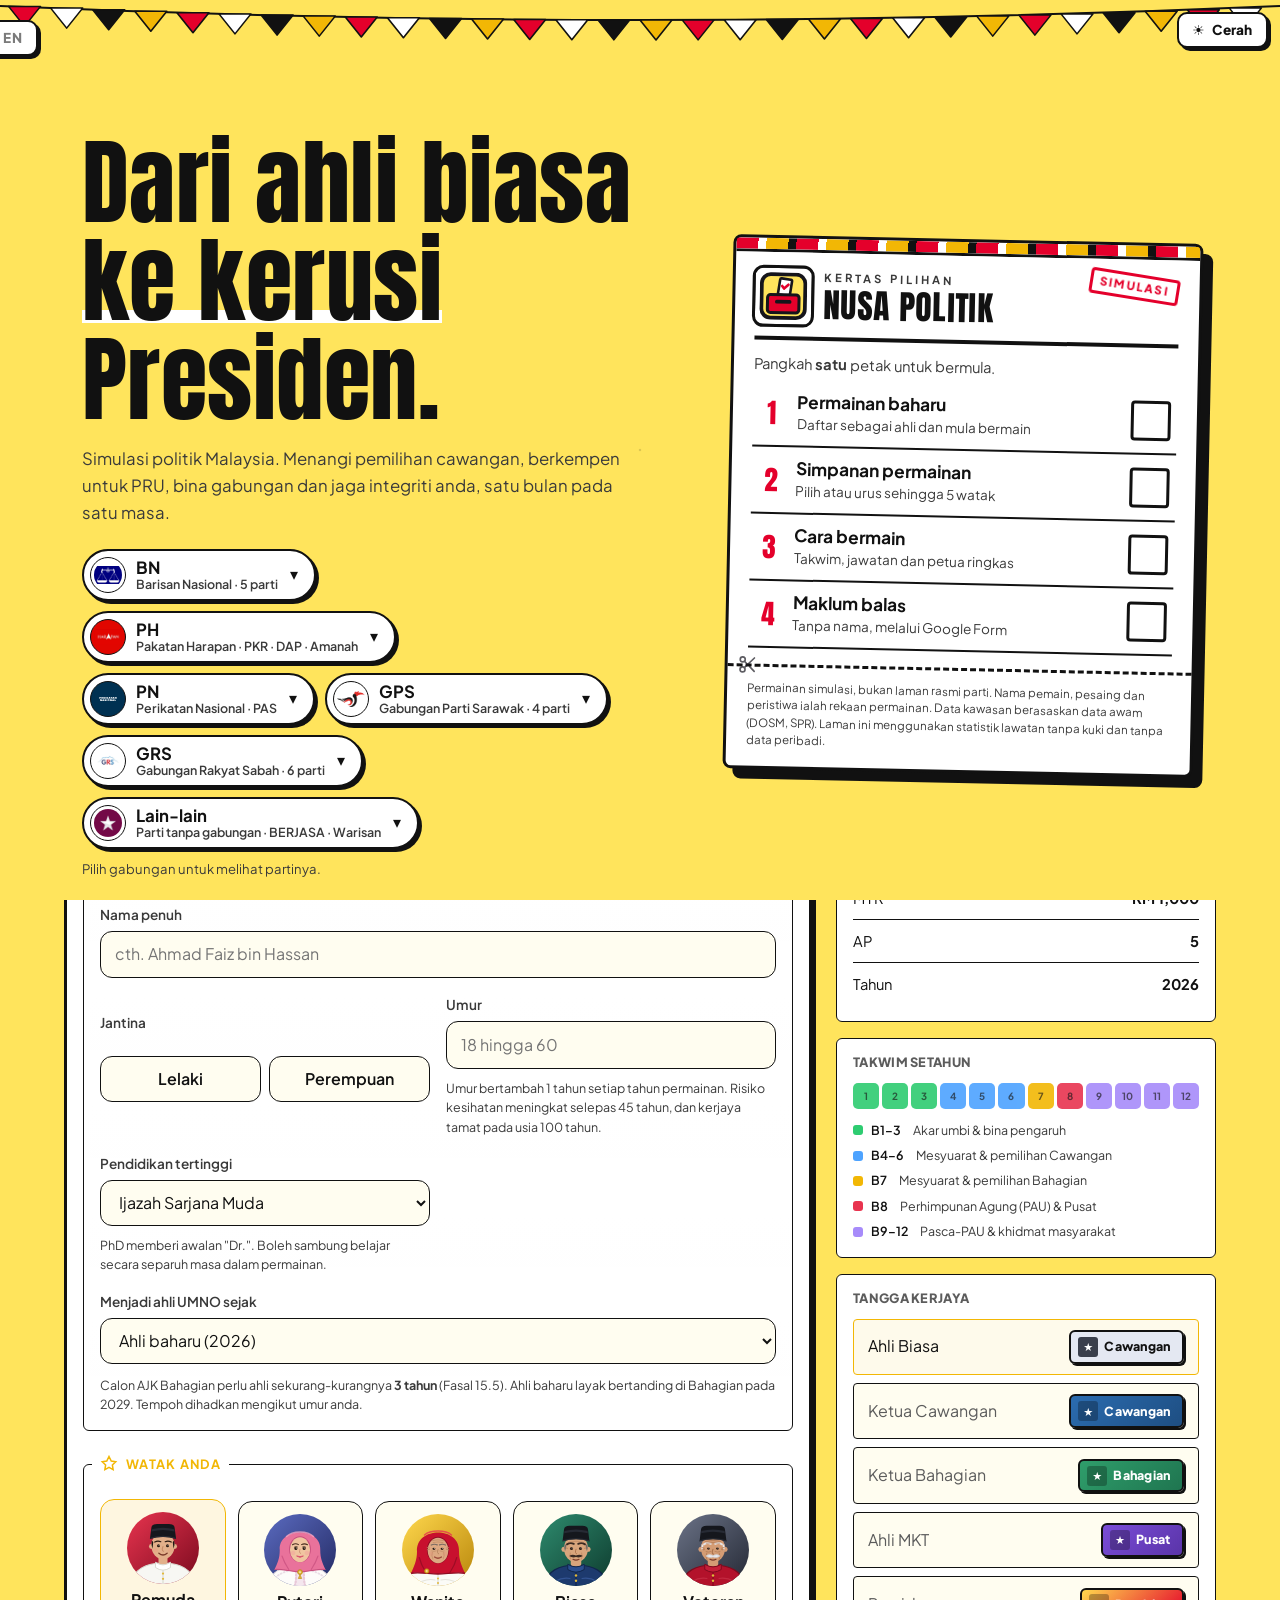
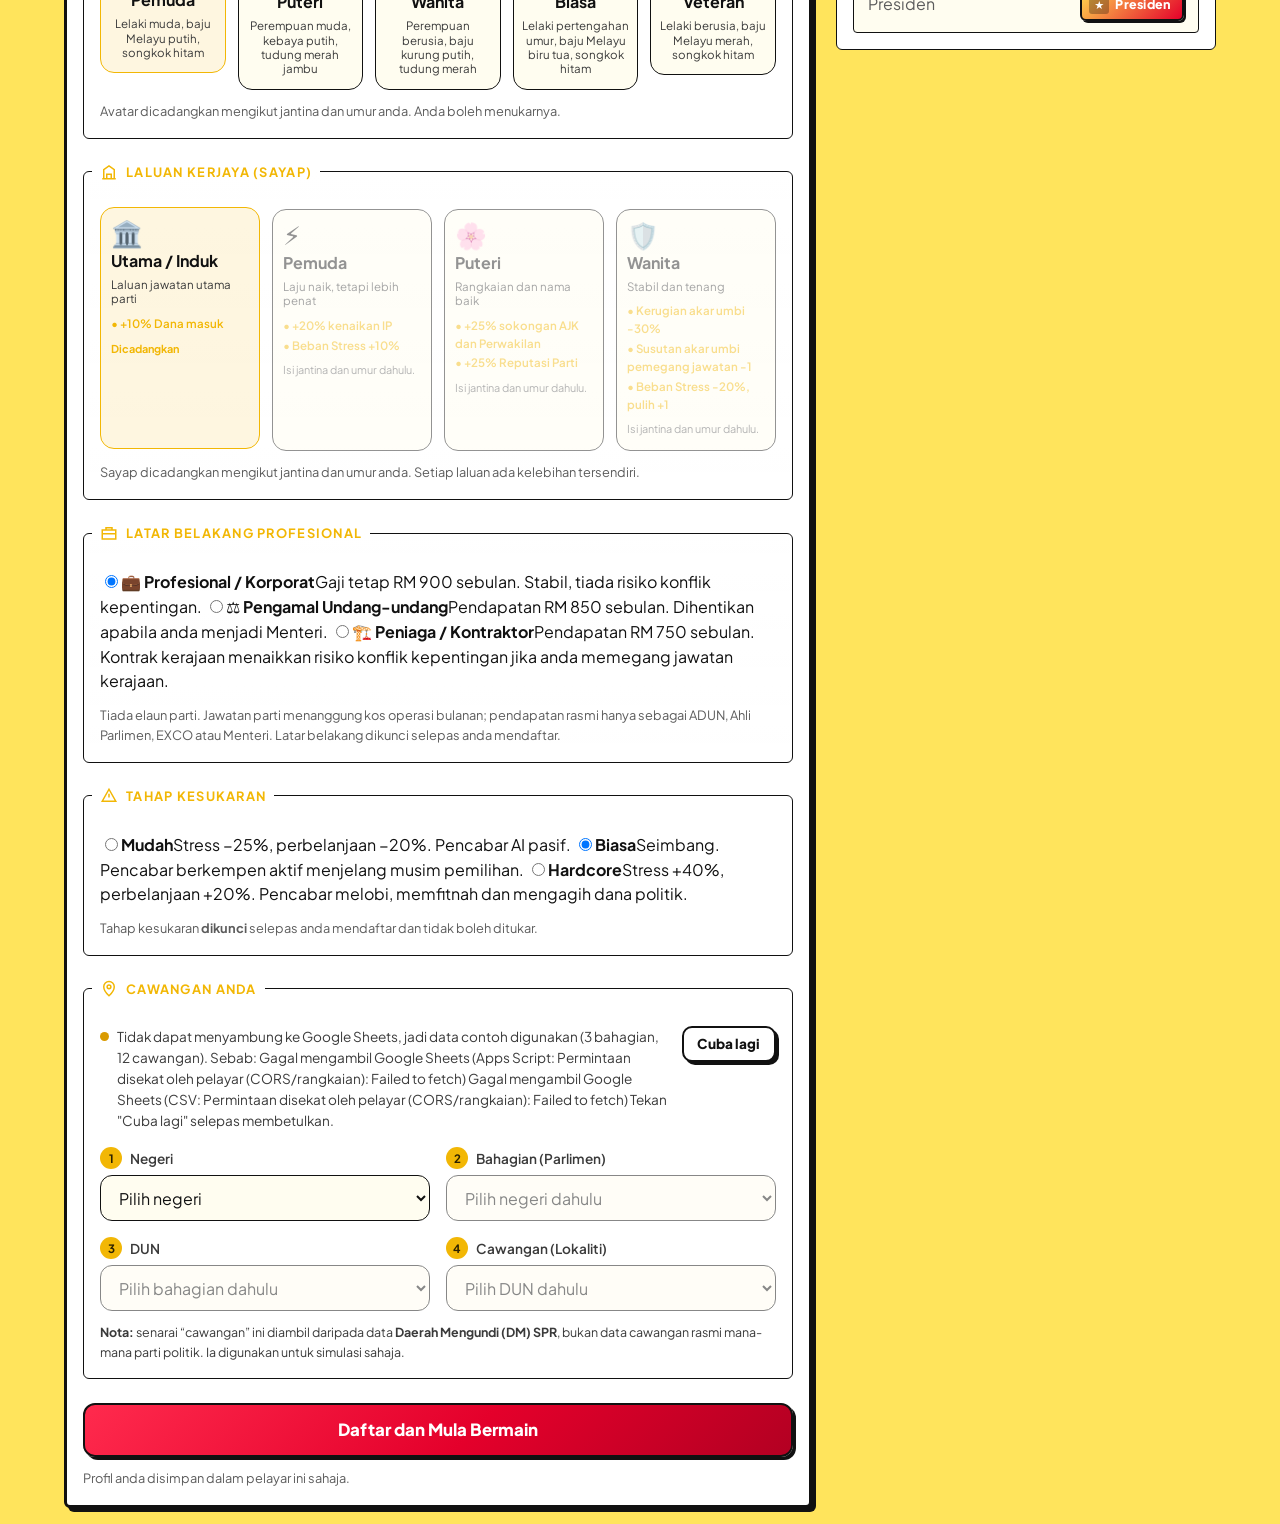
==== dashboard.html @ 227cc884 "v13.84: Semenanjung - Pejabat Menteri Besar / Ketua Menteri Co-Authored-By: Claude Opus 5.5 <noreply" ====
<!DOCTYPE html>
<html lang="ms">
<head>
  <meta charset="UTF-8">
  <meta name="viewport" content="width=device-width, initial-scale=1, viewport-fit=cover">
  <meta name="theme-color" content="#0E0F13">
  <title>Dashboard | Nusa Politik</title>
  <link rel="icon" type="image/svg+xml" href="assets/images/favicon.svg">
  <link rel="icon" type="image/png" sizes="32x32" href="assets/images/favicon-32.png">
  <link rel="apple-touch-icon" href="assets/images/apple-touch-icon.png">
  <link rel="manifest" href="manifest.webmanifest">
  <meta name="description" content="Dashboard permainan Nusa Politik. Urus pengaruh, dana, peta, pemilihan dan mesyuarat.">
  <link rel="stylesheet" href="css/style.css">
  <link rel="stylesheet" href="css/rival.css">
  <link rel="stylesheet" href="css/map.css">
  <link rel="stylesheet" href="css/responsive.css">
  <link rel="stylesheet" href="css/tema.css">
  <link rel="stylesheet" href="css/paparan.css">
  <script src="js/fetch-lokal.js"></script>
  <script src="js/tema.js"></script>
  <style>
    /* Gaya khusus dashboard sahaja. Token warna datang daripada css/style.css. */
    .brand__img { width: 34px; height: 34px; border-radius: 10px; object-fit: contain; background: rgba(255,255,255,.06); }
    .avatar { width: 84px; height: 84px; padding: 0; overflow: hidden; }
    .avatar svg { width: 100%; height: 100%; display: block; }
    .acara-tunggu { display: flex; align-items: center; justify-content: space-between; gap: var(--space-2); flex-wrap: wrap; padding: 10px 14px; border: 1px solid var(--gold-dark, #b8892b); border-radius: 10px; background: rgba(184,137,43,.12); }
    .acara-tunggu[hidden] { display: none; }
    .acara__ikon { font-size: 2.2rem; line-height: 1; margin: 0 0 6px; }
    .acara__pil { list-style: none; margin: 12px 0 0; padding: 0; display: grid; gap: 8px; }
    .modal__body .acara__pil { padding-left: 0; }
    .modal__footer[hidden] { display: none !important; }
    .acara__pil li { margin: 0; }
    .acara__opsi { display: block; width: 100%; text-align: left; font: inherit; font-size: .88rem; color: inherit; background: transparent; cursor: pointer; border: 1px solid rgba(128,128,128,.35); border-radius: 8px; padding: 10px 12px; transition: border-color .15s, background .15s, transform .05s; }
    .acara__opsi:hover, .acara__opsi:focus-visible { border-color: #f5b800; background: rgba(245,184,0,.10); outline: none; }
    .acara__opsi:active { transform: scale(.99); }
    .acara__opsi.is-utama { border-color: rgba(245,184,0,.6); }
    .acara__opsi.is-off { opacity: .55; cursor: not-allowed; }
    .acara__opsi.is-off:hover { border-color: rgba(128,128,128,.35); background: transparent; }
    .acara__pil small { display: block; opacity: .8; }
    .acara__kesan { font-weight: 700; }
    .acara__tag { display: inline-block; margin: 0 0 8px; padding: 3px 10px; border-radius: 999px; font-size: .72rem; font-weight: 800; letter-spacing: .04em; text-transform: uppercase; color: #fff; background: #b3122a; }
    .ring { display: grid; gap: 10px; }
    .ring h3 { margin: 6px 0 2px; font-size: .95rem; }
    .ring__usul { list-style: none; margin: 0; padding: 0; display: grid; gap: 6px; }
    .ring__usul li { border: 1px solid rgba(128,128,128,.35); border-radius: 8px; padding: 6px 10px; font-size: .86rem; }
    .ring__usul small { display: block; opacity: .8; }
    .ring__tag { display: inline-block; font-weight: 700; font-size: .72rem; padding: 1px 8px; border-radius: 999px; margin-right: 6px; }
    .ring__tag--ya { background: rgba(47,158,107,.2); color: #2F9E6B; }
    .ring__tag--tidak { background: rgba(200,60,60,.18); color: #D65A5A; }
    .ring__sumber { display: grid; grid-template-columns: repeat(4, 1fr); gap: 6px; }
    .ring__sumber div { border: 1px solid rgba(128,128,128,.35); border-radius: 8px; padding: 6px 8px; text-align: center; font-size: .78rem; }
    .ring__sumber b { display: block; font-size: 1.05rem; }
    .ring__naik { color: #2F9E6B; } .ring__turun { color: #D65A5A; }
    .ring__langkah { margin: 0; padding-left: 18px; font-size: .86rem; }
    .perw { display: grid; gap: 6px; }
    @media (max-width: 480px) { .ring__sumber { grid-template-columns: repeat(2, 1fr); } }
    .takwim { display: grid; gap: var(--space-2); }
    .takwim__head { display: flex; justify-content: space-between; align-items: baseline; gap: var(--space-3); flex-wrap: wrap; }
    .takwim__head b { color: var(--white); font-size: 1rem; }
    .takwim__head span { font-size: .85rem; color: var(--text-muted); }
    .takwim__strip { list-style: none; margin: 0; padding: 0; display: grid; grid-template-columns: repeat(12, 1fr); gap: 4px; }
    @media (max-width: 560px) { .takwim__strip { grid-template-columns: repeat(6, 1fr); } }
    .takwim__strip li { --tc: var(--bg-elev-3); display: grid; justify-items: center; gap: 1px; padding: 6px 0 5px; border-radius: 8px;
      border: 1px solid var(--border-soft); background: var(--bg-elev-2); border-bottom: 3px solid var(--tc); font-size: .68rem; color: var(--text-dim); }
    .takwim__strip li b { font-size: .95rem; color: var(--text-muted); }
    .takwim__strip li.f-akar_umbi { --tc: #2ECC71; } .takwim__strip li.f-cawangan { --tc: #4DA3FF; }
    .takwim__strip li.f-bahagian { --tc: #F2B705; } .takwim__strip li.f-pau { --tc: #E8344F; } .takwim__strip li.f-pasca_pau { --tc: #A78BFA; }
    .takwim__strip li.is-lepas { opacity: .5; }
    .takwim__strip li.is-semasa { opacity: 1; border-color: var(--gold); background: rgba(242,183,5,.14); box-shadow: 0 0 0 1px var(--gold); }
    .takwim__strip li.is-semasa b { color: var(--gold); }
    .takwim__legend { list-style: none; margin: 0; padding: 0; display: flex; flex-wrap: wrap; gap: 4px 14px; font-size: .72rem; color: var(--text-dim); }
    .takwim__legend i { display: inline-block; width: 10px; height: 10px; border-radius: 3px; margin-right: 5px; vertical-align: -1px; }
    .c-akar_umbi { background: #2ECC71; } .c-cawangan { background: #4DA3FF; } .c-bahagian { background: #F2B705; } .c-pau { background: #E8344F; } .c-pasca_pau { background: #A78BFA; }
    .meter-bar { display: grid; grid-template-columns: repeat(2, 1fr); gap: var(--space-3); margin: 0 0 var(--space-4); }
    .meter { padding: 10px 12px; border: 1px solid var(--border); border-radius: var(--radius); background: var(--bg-elev-2); }
    .meter__head { display: flex; flex-wrap: wrap; justify-content: space-between; gap: 2px 8px; font-size: .75rem; text-transform: uppercase; letter-spacing: .06em; color: var(--text-dim); }
    .meter__head b { color: var(--text); letter-spacing: 0; text-transform: none; }
    .meter__track { height: 8px; margin: 6px 0 4px; border-radius: 99px; background: var(--bg-elev-3); overflow: hidden; }
    .meter__track i { display: block; height: 100%; width: 0; border-radius: 99px; background: var(--success); transition: width .4s; }
    .meter__track i.is-sederhana { background: var(--warning); } .meter__track i.is-tinggi { background: #FF8A3D; } .meter__track i.is-kritikal { background: var(--danger); }
    .meter small { display: block; font-size: .72rem; color: var(--text-muted); }
    #p-jawatan-lain { display: inline-flex; flex-wrap: wrap; gap: 4px; }
    .org-tabs { display: flex; gap: 6px; flex-wrap: wrap; margin-bottom: 12px; }
    .org-tab { padding: .3rem .8rem; border-radius: 999px; border: 1px solid var(--border, rgba(160,170,200,.35)); background: transparent; color: inherit; font-weight: 700; font-size: .8rem; cursor: pointer; }
    .org-tab[aria-selected="true"] { background: rgba(212,175,55,.18); border-color: rgba(212,175,55,.7); }
    .org-peringkat { margin: 0 0 14px; }
    .org-peringkat h3 { margin: 0 0 6px; font-size: .9rem; }
    .org-baris { display: flex; justify-content: space-between; gap: 10px; padding: 4px 0; border-bottom: 1px dashed rgba(160,170,200,.2); font-size: .84rem; }
    .org-baris span:first-child { opacity: .75; }
    .org-baris.is-anda { color: #D4AF37; font-weight: 800; }
    .org-ajk { margin-top: 6px; font-size: .8rem; opacity: .85; }
    .org-ajk summary { cursor: pointer; font-weight: 700; }
    .org-isu { margin: 0 0 12px; padding-left: 18px; font-size: .84rem; }
    .badge-sayap { display: inline-flex; align-items: center; gap: 6px; padding: .2rem .7rem; border-radius: 999px; font-size: .74rem; font-weight: 800; letter-spacing: .02em; border: 1px solid transparent; cursor: help; }
    .badge-sayap[hidden] { display: none !important; }
    .badge-sayap--utama { color: #E9EDF5; background: rgba(120,130,160,.22); border-color: rgba(160,170,200,.45); }
    .badge-sayap--pemuda { color: #FFE9A8; background: rgba(242,183,5,.16); border-color: rgba(242,183,5,.6); }
    .badge-sayap--puteri { color: #FFC8DC; background: rgba(236,90,150,.16); border-color: rgba(236,90,150,.6); }
    .badge-sayap--wanita { color: #C9F1E0; background: rgba(40,170,120,.16); border-color: rgba(40,170,120,.6); }
    .badge-office[hidden], #p-jawatan-lain[hidden] { display: none !important; }   /* v5.5: lencana kosong tidak dipaparkan */
    .dash-profile { display: grid; gap: var(--space-4); }
    .dash-profile__top { display: flex; gap: var(--space-4); align-items: center; flex-wrap: wrap; }
    .dash-profile__info { min-width: 0; flex: 1 1 240px; }
    .dash-loc { display: flex; flex-wrap: wrap; gap: 4px; margin: var(--space-2) 0 0; padding: 0; list-style: none; }
    .dash-loc li { font-size: .72rem; color: var(--text-muted); background: var(--bg-elev-2); border: 1px solid var(--border-soft); border-radius: 999px; padding: .1rem .5rem; }
    .dash-loc b { color: var(--text-dim); font-weight: 600; margin-right: 4px; }
    .year-pill { display: inline-flex; align-items: center; gap: 8px; padding: .45rem .9rem; border-radius: 999px; font-weight: 800; font-size: .85rem; letter-spacing: .03em; background: var(--bg-elev-3); border: 1px solid var(--border); color: var(--text); }
    .year-pill[data-fasa="pemilihan"] { background: linear-gradient(135deg, var(--red), var(--red-dark)); border-color: transparent; color: #fff; box-shadow: var(--shadow-red); }
    .year-pill[data-fasa="pentadbiran"] { background: linear-gradient(135deg, var(--gold-light), var(--gold-dark)); border-color: transparent; color: #2B2100; }
    .res-bar { display: grid; grid-template-columns: repeat(3, 1fr); gap: var(--space-2); }
    .res-bar .stat__value { font-size: 1.5rem; }
    .res-bar .stat--tahun { display: none; }   /* v8.30: Status Tahun digabung dengan lencana tahun di atas */
    @media (max-width: 560px) { .dash-profile__top { display: grid; grid-template-columns: auto 1fr; align-items: center; } .dash-profile__info { display: contents; } .dash-profile__top .avatar { grid-row: 1 / span 3; } .dash-profile__top .dash-loc { grid-column: 1 / -1; } .res-bar .stat { padding: var(--space-2) var(--space-3); } .res-bar .stat__value { font-size: .9rem; white-space: nowrap; overflow: visible; text-overflow: clip; } .res-bar .stat__label { font-size: .62rem; } .dash-profile { gap: var(--space-3); } .dash-profile__top { gap: var(--space-3); } .year-pill { padding: .3rem .7rem; font-size: .75rem; } .meter small { display: none; } }
    .takwim__ket summary { cursor: pointer; font-size: .78rem; color: var(--text-muted); }
    /* v8.30: bahagian boleh dilipat (tab Profil, Pemilihan, Mesyuarat, Tindakan) */
    .lipat { border: 2px solid var(--garis, var(--border)); border-radius: var(--radius); background: var(--bg-elev-1); margin: var(--space-3) 0; }
    .lipat > summary { list-style: none; cursor: pointer; display: flex; align-items: center; gap: 8px; padding: .7rem .9rem; font-weight: 800; font-size: .95rem; min-height: 46px; }
    .lipat > summary::-webkit-details-marker { display: none; }
    .lipat > summary::after { content: "▸"; margin-left: auto; color: var(--text-muted); }
    .lipat[open] > summary::after { content: "▾"; }
    .lipat__t { min-width: 0; }
    .lipat__isi { padding: 0 .9rem .9rem; }
    .lipat__isi > .card, .lipat__isi > section.card { border: 0 !important; box-shadow: none !important; background: transparent !important; padding: 0 !important; margin: 0 0 var(--space-3) !important; }
    .lipat > summary:focus-visible { outline: 2px solid var(--gold); outline-offset: 2px; }
    .dash-time { display: flex; flex-wrap: wrap; gap: var(--space-2); align-items: center; }
    .dash-time .grow { flex: 1 1 200px; font-size: .85rem; color: var(--text-muted); }
    .tabs { display: flex; gap: var(--space-2); overflow-x: auto; padding: var(--space-1); background: var(--bg-elev-1); border: 1px solid var(--border-soft); border-radius: var(--radius); margin: var(--space-4) 0; scrollbar-width: none; }
    .tabs::-webkit-scrollbar { display: none; }
    .tab { flex: 1 0 auto; min-height: 46px; padding: .55rem 1rem; border: 0; border-radius: 10px; background: transparent; color: var(--text-muted); font: 600 .92rem var(--font-body); cursor: pointer; white-space: nowrap; transition: background .2s, color .2s; }
    .tab:hover { color: var(--text); }
    .tab[aria-selected="true"] { background: linear-gradient(135deg, var(--red), var(--red-dark)); color: #fff; box-shadow: var(--shadow-red); }
    .tab:focus-visible, .bottom-nav button:focus-visible { outline: 2px solid var(--gold); outline-offset: 2px; }
    .tab[hidden], .bottom-nav button[hidden] { display: none !important; }
    .tab--khas:not([aria-selected="true"]) { color: var(--red); box-shadow: inset 0 0 0 2px var(--red); }
    .nav--khas { color: var(--red) !important; font-weight: 700; }
    .tab .dot { display: inline-block; width: 8px; height: 8px; border-radius: 50%; background: var(--gold); margin-left: 6px; vertical-align: middle; }
    .bottom-nav button { display: flex; flex-direction: column; align-items: center; justify-content: center; gap: 2px; background: none; border: 0; font: inherit; font-size: .68rem; color: var(--text-dim); cursor: pointer; }
    .bottom-nav button .icon { font-size: 1.3rem; line-height: 1; }
    .bottom-nav button.is-active { color: var(--gold); }
    .panel[hidden] { display: none; }
    .panel > .card + .card { margin-top: var(--space-4); }
    .sub-title { margin: 0 0 var(--space-2); font-size: .8rem; text-transform: uppercase; letter-spacing: .1em; color: var(--text-dim); }
    .note { margin: 0 0 var(--space-3); font-size: .88rem; color: var(--text-muted); }
    .banner { padding: var(--space-3) var(--space-4); border-radius: var(--radius); border: 1px solid var(--border); background: var(--bg-elev-2); margin-bottom: var(--space-4); font-size: .9rem; }
    .banner--warn { border-color: rgba(255, 77, 94, .5); background: rgba(255, 77, 94, .08); }
    .dash-loc li.is-risiko { border-color: rgba(229, 48, 63, .6); color: #FFD9DD; }
    .legasi { max-width: 640px; margin: var(--space-6) auto; padding: var(--space-5); }
    .legasi__sub { margin: var(--space-4) 0 var(--space-2); font-size: .8rem; text-transform: uppercase; letter-spacing: .1em; color: var(--text-dim); }
    .legasi__gelar { list-style: none; margin: 0; padding: 0; display: grid; gap: 8px; }
    .legasi__gelar li { display: flex; gap: 12px; align-items: center; padding: 10px 12px; border: 1px solid var(--border); border-radius: var(--radius); background: var(--bg-elev-2); }
    .legasi__gelar li > span { font-size: 1.5rem; }
    .legasi__gelar b { display: block; color: var(--gold); }
    .legasi__gelar small { color: var(--text-muted); }
    .legasi__kepala { text-align: center; margin-bottom: var(--space-4); }
    .legasi__kepala h1 { margin: 4px 0; font-size: 1.7rem; }
    .legasi__kecil { margin: 0; font-size: .75rem; letter-spacing: .12em; text-transform: uppercase; color: var(--text-dim); }
    .legasi__gelaran { margin: 0; color: var(--gold); font-weight: 600; }
    .legasi__mesej { text-align: center; font-size: 1rem; line-height: 1.6; margin: 0 0 var(--space-4); }
    .legasi__butang { display: flex; flex-wrap: wrap; gap: 10px; justify-content: center; margin-top: var(--space-5); }
    .legasi__nota { margin: var(--space-4) 0 0; text-align: center; font-size: .75rem; color: var(--text-dim); }
    .banner--gantung { border: 2px solid #E5303F; background: rgba(229, 48, 63, .16); color: #FFD9DD; }
    .banner--gantung strong { color: #fff; }
    .badge-office--gantung { --badge-c1: #E5303F; --badge-c2: #8F1420; --badge-fg: #fff; }
    .banner--gold { border-color: rgba(242, 183, 5, .5); background: rgba(242, 183, 5, .07); }
    .banner strong { display: block; color: var(--white); margin-bottom: 2px; }
    .choice:disabled { opacity: .5; cursor: not-allowed; transform: none; }
    .choice:disabled:hover { border-color: var(--border); background: var(--bg-elev-2); }
    .item { display: grid; gap: var(--space-2); padding: var(--space-3) var(--space-4); border: 1px solid var(--border); border-radius: var(--radius); background: var(--bg-elev-2); }
    .item + .item { margin-top: var(--space-3); }
    .item__head { display: flex; justify-content: space-between; align-items: flex-start; gap: var(--space-3); flex-wrap: wrap; }
    .item__title { font-weight: 700; color: var(--white); }
    .item__desc { font-size: .85rem; color: var(--text-muted); margin: 0; }
    .item__row { display: flex; flex-wrap: wrap; gap: var(--space-2); align-items: center; }
    .item select { min-height: 40px; background: var(--bg-elev-1); color: var(--text); border: 1px solid var(--border); border-radius: 8px; padding: .3rem .6rem; font: inherit; max-width: 100%; }
    .roles { display: flex; flex-wrap: wrap; gap: 6px; }
    .opsi-ucapan { display: block; width: 100%; text-align: left; border: 2px solid var(--border); border-radius: 8px; padding: 8px 10px; background: var(--bg-elev-2, #fff); color: inherit; font: inherit; cursor: pointer; }   /* v13.22 */
    .opsi-ucapan b { display: block; } .opsi-ucapan small { color: var(--text-muted); font-size: .8rem; } .opsi-ucapan:hover:not(:disabled) { border-color: var(--gold); } .opsi-ucapan:disabled { opacity: .5; cursor: not-allowed; }
    .result { font-size: .85rem; padding: .5rem .75rem; border-radius: 8px; background: var(--bg-elev-1); border-left: 3px solid var(--gold); color: var(--text-muted); }
    .result.is-good { border-left-color: var(--success); }
    .result.is-bad { border-left-color: var(--danger); }
    .status-chip { font-size: .72rem; font-weight: 700; padding: .15rem .6rem; border-radius: 999px; background: var(--bg-elev-3); color: var(--text-muted); border: 1px solid var(--border); white-space: nowrap; }
    .status-chip.is-open { color: #2B2100; background: var(--gold); border-color: transparent; }
    .status-chip.is-done { color: #fff; background: #1F7550; border-color: transparent; }
    .status-chip.is-lock { color: var(--text-dim); }
    .loy { display: grid; gap: var(--space-3); }
    .loy__row .progress-wrap { margin: 0; }
    .loy__label { display: flex; justify-content: space-between; font-size: .8rem; color: var(--text-muted); margin-bottom: 4px; }
    .loy__label b { color: var(--white); }
    .side-stack { display: grid; gap: var(--space-4); }
    .empty { color: var(--text-muted); font-size: .9rem; margin: 0; }
    .loading { padding: var(--space-6) var(--space-4); text-align: center; color: var(--text-muted); }
    /* v7.16: tetingkap Menu */
    .menu-grid { display: grid; grid-template-columns: 1fr 1fr; gap: var(--space-2); margin-bottom: var(--space-3); }
    .menu-grid .btn { justify-content: flex-start; text-align: left; }
    .menu-grid .tema-teks { display: inline !important; }
    .menu-grid #btn-tema::before { content: 'Rupa: '; font-weight: 700; }
    .menu-sub { margin: var(--space-3) 0 var(--space-2); font-size: .95rem; }
    .menu-slot { display: grid; gap: var(--space-2); }
    .menu-baris { display: flex; align-items: center; gap: var(--space-2); padding: 8px 10px; border: 2px solid var(--border, #2E333F); border-radius: 10px; }
    .menu-baris.is-aktif { border-color: var(--gold, #F2B705); }
    .menu-baris__teks { flex: 1; min-width: 0; font-size: .85rem; line-height: 1.35; }
    .menu-baris__teks b { display: block; }
    .menu-baris__teks small { color: var(--text-muted); }
    .menu-kaki { margin-top: var(--space-3); display: flex; justify-content: flex-end; }
    @media (max-width: 380px) { .menu-grid { grid-template-columns: 1fr; } }
    .modal__body p { margin: 0 0 var(--space-3); color: var(--text-muted); }
    .modal__body ul { margin: 0 0 var(--space-3); padding-left: 1.2rem; color: var(--text-muted); }
    .modal__body li { margin-bottom: 4px; }
    .kv { display: flex; justify-content: space-between; gap: var(--space-3); font-size: .9rem; padding: .35rem 0; border-bottom: 1px dashed var(--border-soft); }
    .kv:last-child { border-bottom: 0; }
    .kv b { color: var(--white); }
    noscript .banner { margin: var(--space-4); }
    /* Peta berada dalam lajur sempit: susun panel butiran di bawah peta, bukan di sisi */
    #peta-host .mpm-body { grid-template-columns: minmax(0, 1fr) !important; }
    #peta-host .mpm-panel { position: static !important; }
    .krisis-sw { display: flex; flex-wrap: wrap; gap: 6px; align-items: center; margin: 8px 0; padding: 8px 10px; border-radius: 10px; border: 2px solid #FF5468; background: rgba(255,84,104,.12); font-size: .82rem; }
    .krisis-sw__btn { min-height: 36px; padding: 4px 10px; border-radius: 8px; border: 1px solid #FF5468; background: var(--card, #fff); color: inherit; font: 700 .8rem inherit; font-family: inherit; cursor: pointer; }
    #r-tahun { white-space: normal; overflow-wrap: anywhere; line-height: 1.2; }
  </style>
</head>
<body class="has-bottom-nav">
  <a class="sr-only" href="#kandungan">Langkau ke kandungan</a>

  <header class="app-header">
    <a class="brand" href="dashboard.html" aria-label="Nusa Politik">
      <img class="brand__img" src="assets/images/logo.png" alt="" width="34" height="34"
           onerror="this.onerror=null;this.src='assets/images/logo-placeholder.svg'">
      <span>Nusa Politik <span class="brand__sub">UMNO</span></span>
    </a>
    <div class="header-actions">
      <button type="button" class="btn btn--ghost btn--sm lang-switch" data-lang-switch id="btn-lang" aria-pressed="false" aria-label="Tukar bahasa / Switch language" title="Bahasa / Language"><span data-lang="BM" class="is-on">BM</span><span class="lang-switch__sep" aria-hidden="true"> | </span><span data-lang="EN">EN</span></button>
      <button type="button" class="btn btn--ghost btn--sm" id="btn-skema" data-skema-btn title="Tukar ke paparan gelap" aria-label="Tukar ke paparan gelap">🌙</button>
      <button type="button" class="btn btn--ghost btn--sm" id="btn-menu" title="Menu: rupa, struktur, perlembagaan, simpanan &amp; tukar watak" aria-label="Menu" aria-haspopup="dialog">🏠<span class="plb-btn-teks"> Menu</span></button>
      <button type="button" class="btn btn--ghost btn--sm lagu-btn" id="btn-lagu" aria-expanded="false" aria-controls="kad-lagu"><svg viewBox="0 0 24 24" fill="currentColor" aria-hidden="true"><path d="M9 18V5l11-2v13M9 18a3 3 0 1 1-6 0 3 3 0 0 1 6 0Zm11-2a3 3 0 1 1-6 0 3 3 0 0 1 6 0Z" fill="none" stroke="currentColor" stroke-width="2" stroke-linecap="round" stroke-linejoin="round"/></svg><span>Lagu</span></button>
      <button type="button" class="btn btn--ghost btn--sm" id="btn-bersara" title="Bersara awal dan lihat rumusan kerjaya" aria-label="Bersara"><span aria-hidden="true">🏁</span><span class="btn__text">Bersara</span></button>
      <button type="button" class="btn btn--danger btn--sm" id="btn-reset" title="Reset permainan" aria-label="Reset"><span aria-hidden="true">🔄</span><span class="btn__text">Reset</span></button>
    </div>
  </header>

  <noscript><div class="banner banner--warn"><strong>JavaScript diperlukan</strong>Aktifkan JavaScript untuk bermain Nusa Politik.</div></noscript>

  <section class="card lagu lagu-pop" id="kad-lagu" aria-labelledby="lagu-tajuk" hidden>
          <button type="button" class="lagu__kepala" id="lagu-tog" hidden aria-expanded="false" aria-controls="lagu-badan">
            <span class="lagu__ikon"><svg viewBox="0 0 24 24" fill="currentColor" aria-hidden="true"><path d="M9 18V5l11-2v13M9 18a3 3 0 1 1-6 0 3 3 0 0 1 6 0Zm11-2a3 3 0 1 1-6 0 3 3 0 0 1 6 0Z" fill="none" stroke="currentColor" stroke-width="2" stroke-linecap="round" stroke-linejoin="round"/></svg></span>
            <span class="lagu__tajuk" id="lagu-tajuk">Lagu Rasmi &amp; Pemain Audio<small>Dengar lagu tema sambil bermain</small></span>
            <span class="lagu__tog" aria-hidden="true">&#9662;</span>
          </button>
          <div class="lagu__badan" id="lagu-badan" data-spotify="6DXCRlgStdHtqYWOxHRWSH" hidden></div>
          <p class="lagu__nota">Dimainkan melalui Spotify (perlu internet; log masuk Spotify untuk lagu penuh). Senyapkan audio permainan jika bunyi bertindih.</p>
        </section>
  <section class="container"><div class="card legasi" id="legasi" aria-live="polite" hidden></div></section>

  <main class="container page" id="kandungan" hidden>

    <div class="banner banner--gantung" id="p-gantung" role="alert" hidden></div>

    <!-- 1. Profil pemain + Bar Sumber + Kawalan Masa -->
    <section class="card dash-profile" aria-label="Profil pemain">
      <div class="dash-profile__top">
        <div class="avatar" id="p-avatar" role="img" aria-label="Avatar pemain">?</div>
        <div class="dash-profile__info">
          <h1 class="profile-card__name" id="p-nama">Pemain</h1>
          <div class="row" style="gap:8px;align-items:center;flex-wrap:wrap">
            <span class="badge-office badge-office--ahli" id="p-jawatan">Ahli Biasa</span>
            <span class="badge-office badge-office--bahagian" id="p-perwakilan" hidden></span>
            <span id="p-jawatan-lain" hidden></span>
            <span class="year-pill" id="p-tahun" data-fasa="">2026</span>
          </div>
          <div class="row" style="gap:8px;align-items:center;flex-wrap:wrap;margin-top:6px"><span class="badge-sayap" id="p-sayap" tabindex="0" hidden></span></div>
          <ul class="dash-loc" aria-label="Lokasi">
            <li><b>Negeri</b><span id="p-negeri">–</span></li>
            <li><b>Bahagian</b><span id="p-bahagian">–</span></li>
            <li id="p-dun-li"><b>DUN</b><span id="p-dun">–</span></li>
            <li><b>Cawangan</b><span id="p-cawangan">–</span></li>
            <li><b>Umur</b><span id="p-umur">–</span></li>
          </ul>
        </div>
      </div>

      <div class="res-bar" role="group" aria-label="Sumber">
        <div class="stat"><div class="stat__label">Pengaruh (IP)</div><div class="stat__value stat__value--gold" id="r-ip">0</div></div>
        <div class="stat"><div class="stat__label">Dana (MYR)</div><div class="stat__value" id="r-myr">0</div></div>
        <div class="stat"><div class="stat__label">Mata Tindakan (AP)</div><div class="stat__value stat__value--red" id="r-ap">0</div><div id="r-ap-amaran" role="status" style="font-size:.72rem;font-weight:700;color:#B3122B;margin-top:2px" hidden></div></div>
        <div class="stat stat--tahun"><div class="stat__label">Status Tahun</div><div class="stat__value" id="r-tahun" style="font-size:1.1rem">2026</div><div class="stat__label" id="r-tahun-sub" style="margin-top:2px;text-transform:none;letter-spacing:0"></div></div>
      </div>

      <div class="meter-bar" id="meter-bar" aria-label="Stress dan Kesihatan">
        <div class="meter"><div class="meter__head"><span>Stress</span><b id="m-stress-teks">0</b></div><div class="meter__track"><i id="m-stress"></i></div><small id="m-stress-info"></small></div>
        <div class="meter"><div class="meter__head"><span>Kesihatan</span><b id="m-kes-teks">100</b></div><div class="meter__track"><i id="m-kes"></i></div><small id="m-kes-info"></small></div>
      </div>

      <div class="acara-tunggu" id="acara-tunggu" hidden><span>📜 Satu acara menunggu keputusan anda.</span><button type="button" class="btn btn--gold" data-act="acara-buka">Buka Acara</button></div>

      <div class="takwim" aria-label="Takwim bulanan">
        <div class="takwim__head"><b id="tk-judul"></b><span id="tk-fasa"></span></div>
        <ol class="takwim__strip" id="tk-strip"></ol>
        <details class="takwim__ket"><summary>Petunjuk warna</summary>
        <ul class="takwim__legend" aria-hidden="true">
          <li><i class="c-akar_umbi"></i>Bulan 1-3 Akar umbi</li>
          <li><i class="c-cawangan"></i>Bulan 4-5 Cawangan &amp; Sayap</li>
          <li><i class="c-bahagian"></i>Bulan 6 Bahagian &amp; Sayap</li>
          <li><i class="c-pau"></i>Bulan 9 PAU</li>
          <li><i class="c-pasca_pau"></i>Bulan 10-12 Pasca-PAU</li>
        </ul>
        </details>
      </div>

      <div class="dash-time">
        <div class="grow" id="t-info" aria-live="polite"></div>
        <button type="button" class="btn btn--ghost" id="btn-undo" disabled hidden>↩️ Undo (3/3)</button>
        <button type="button" class="btn btn--gold" id="btn-tahun">Teruskan ke Bulan Seterusnya &rarr;</button>
      </div>
    </section>

    <!-- 2. Tab navigasi utama -->
    <div class="tabs" role="tablist" aria-label="Menu utama">
      <button class="tab" role="tab" id="tab-peta" data-tab="peta" aria-controls="panel-peta" aria-selected="true">🗺️ Peta Pengaruh</button>
      <button class="tab" role="tab" id="tab-tindakan" data-tab="tindakan" aria-controls="panel-tindakan" aria-selected="false" tabindex="-1">⚡ Tindakan Pemain</button>
      <button class="tab" role="tab" id="tab-profil" data-tab="profil" aria-controls="panel-profil" aria-selected="false" tabindex="-1">👤 Profil</button>
      <button class="tab" role="tab" id="tab-pemilihan" data-tab="pemilihan" aria-controls="panel-pemilihan" aria-selected="false" tabindex="-1">🗳️ Pemilihan</button>
      <button class="tab" role="tab" id="tab-mesyuarat" data-tab="mesyuarat" aria-controls="panel-mesyuarat" aria-selected="false" tabindex="-1">📜 Mesyuarat &amp; Usul</button>
      <button class="tab" role="tab" id="tab-dewan" data-tab="dewan" aria-controls="panel-dewan" aria-selected="false" tabindex="-1" hidden>🏛️ Dewan Rakyat</button>
      <button class="tab" role="tab" id="tab-istana" data-tab="istana" aria-controls="panel-istana" aria-selected="false" tabindex="-1" hidden>🏰 Istana</button>
      <button class="tab tab--khas" role="tab" id="tab-pilihanraya" data-tab="pilihanraya" aria-controls="panel-pilihanraya" aria-selected="false" tabindex="-1" hidden>📣 Pilihan Raya<span class="dot" title="Musim pilihan raya"></span></button>
    </div>

    <div class="dashboard-layout">
      <div class="dashboard-layout__main">
        <section class="panel" id="panel-peta" role="tabpanel" aria-labelledby="tab-peta">
          <div id="peta-host"><div class="loading">Buka tab ini untuk memuatkan peta...</div></div>
        </section>
        <section class="panel" id="panel-tindakan" role="tabpanel" aria-labelledby="tab-tindakan" hidden></section>
        <section class="panel" id="panel-profil" role="tabpanel" aria-labelledby="tab-profil" hidden></section>
        <section class="panel" id="panel-pemilihan" role="tabpanel" aria-labelledby="tab-pemilihan" hidden></section>
        <section class="panel" id="panel-mesyuarat" role="tabpanel" aria-labelledby="tab-mesyuarat" hidden></section>
        <section class="panel" id="panel-dewan" role="tabpanel" aria-labelledby="tab-dewan" hidden></section>
        <section class="panel" id="panel-istana" role="tabpanel" aria-labelledby="tab-istana" hidden></section>
        <section class="panel" id="panel-pilihanraya" role="tabpanel" aria-labelledby="tab-pilihanraya" hidden></section>
      </div>

      <aside class="dashboard-layout__side side-stack" aria-label="Status pemain">
        <section class="card stats-panel">
          <h2 class="stats-panel__title">Sokongan &amp; Reputasi</h2>
          <div class="loy" id="s-kesetiaan"></div>
        </section>
        <section class="card stats-panel">
          <h2 class="stats-panel__title">Isu Tempatan</h2>
          <div id="s-isu"></div>
        </section>
        <section class="card stats-panel pp-kad" id="pp-kerusi" aria-label="Kerusi Parlimen dan DUN"></section>
        <section class="card stats-panel pp-kad" id="pp-sentimen" aria-label="Sentimen pengundi"></section>
        <section class="card stats-panel">
          <h2 class="stats-panel__title">Log Peristiwa</h2>
          <div class="event-log" id="s-log"></div>
        </section>
      </aside>
    </div>
  </main>

  <nav class="bottom-nav" aria-label="Navigasi bawah" id="bottom-nav">
    <button type="button" data-tab="peta"><span class="icon" aria-hidden="true">🗺️</span>Peta</button>
    <button type="button" data-tab="tindakan"><span class="icon" aria-hidden="true">⚡</span>Tindakan</button>
    <button type="button" data-tab="profil"><span class="icon" aria-hidden="true">👤</span>Profil</button>
    <button type="button" data-tab="pemilihan"><span class="icon" aria-hidden="true">🗳️</span>Pemilihan</button>
    <button type="button" data-tab="mesyuarat"><span class="icon" aria-hidden="true">📜</span>Mesyuarat</button>
    <button type="button" data-tab="dewan" id="nav-dewan" hidden><span class="icon" aria-hidden="true">🏛️</span>Dewan</button>
    <button type="button" data-tab="istana" id="nav-istana" hidden><span class="icon" aria-hidden="true">🏰</span>Istana</button>
    <button type="button" data-tab="pilihanraya" id="nav-pilihanraya" class="nav--khas" hidden><span class="icon" aria-hidden="true">📣</span>Pilihan Raya</button>
  </nav>

  <!-- v7.16: Tetingkap Menu (rupa, struktur, perlembagaan, simpan, tukar watak) -->
  <div class="modal-overlay" id="menu-win" aria-hidden="true">
    <div class="modal modal--gold" role="dialog" aria-modal="true" aria-labelledby="menu-tajuk">
      <div class="modal__header">
        <h2 class="modal__title" id="menu-tajuk">Menu</h2>
        <button type="button" class="modal__close" id="menu-tutup" aria-label="Tutup">&times;</button>
      </div>
      <div class="modal__body">
        <div class="menu-grid">
          <button type="button" class="btn btn--ghost" id="btn-tema" title="Tukar rupa paparan">🎨 Rupa / Kecerahan</button>
          <button type="button" class="btn btn--ghost" id="btn-struktur" title="Struktur organisasi Induk dan Sayap">🏛️ Struktur</button>
          <button type="button" class="btn btn--ghost" data-perlembagaan title="Perlembagaan Parti" aria-label="Perlembagaan Parti">📜 Perlembagaan</button>
          <button type="button" class="btn btn--ghost" id="btn-simpan">💾 Simpan</button>
          <button type="button" class="btn btn--gold" data-maklumbalas hidden style="grid-column:1/-1">💬 Hantar Maklum Balas (tanpa nama)</button>
        </div>
        <h3 class="menu-sub">Simpanan Permainan</h3>
        <div id="menu-slot" class="menu-slot"></div>
        <p id="menu-simpan" class="note" style="margin:6px 0 0"></p>
        <h3 class="menu-sub">Pindah Career ke Peranti Lain</h3>
        <p class="note" style="margin:0 0 8px">Simpanan hanya wujud dalam pelayar ini. Eksport watak, kemudian import di fon atau laptop lain. Tiada akaun diperlukan.</p>
        <p class="note" style="margin:0 0 8px">Simpanan boleh hilang jika data pelayar dipadam, mod peribadi, atau pelayar dalam-aplikasi (Instagram, Threads). Eksport sandaran dengan kerap.</p>
        <div class="menu-grid" id="pindah-eksport">
          <button type="button" class="btn btn--gold" data-pindah="salin">📋 Salin Kod Simpanan</button>
          <button type="button" class="btn btn--ghost" data-pindah="fail">⬇️ Muat Turun Fail</button>
          <button type="button" class="btn btn--ghost" data-pindah="buka" style="grid-column:1/-1">⬆️ Import Simpanan…</button>
        </div>
        <p class="note" style="margin:0 0 6px">Kod mengandungi seluruh career anda. Jangan kongsi dengan orang yang tidak dipercayai.</p>
        <div id="pindah-import" hidden>
          <textarea id="pindah-teks" rows="3" style="width:100%;border-radius:10px;padding:8px;font:12px monospace" placeholder="NUSA1.eyJ2IjoxLC..." aria-label="Kod simpanan"></textarea>
          <p class="note" id="pindah-semak" style="margin:8px 0" aria-live="polite"></p>
          <div class="menu-grid">
            <button type="button" class="btn btn--gold" id="pindah-btn-import" data-pindah="import" style="grid-column:1/-1" disabled>⬆️ Import &amp; Main</button>
            <button type="button" class="btn btn--ghost" data-pindah="ganti" disabled>Ganti slot lain…</button>
            <button type="button" class="btn btn--ghost" data-pindah="pilih">📁 Pilih Fail…</button>
          </div>
          <div id="pindah-ganti" class="menu-slot" hidden></div>
          <input type="file" id="pindah-fail" accept=".json,application/json,text/plain" hidden>
        </div>
        <div class="menu-kaki"><button type="button" class="btn btn--primary" id="btn-menu-utama">🏠 Menu Utama</button></div>
      </div>
    </div>
  </div>

  <!-- Modal pengesahan / acara -->
  <div class="modal-overlay" id="modal" aria-hidden="true">
    <div class="modal modal--gold" role="dialog" aria-modal="true" aria-labelledby="modal-tajuk">
      <div class="modal__header">
        <h2 class="modal__title" id="modal-tajuk">Pengesahan</h2>
        <button type="button" class="modal__close" id="modal-tutup" aria-label="Tutup">&times;</button>
      </div>
      <div class="modal__body" id="modal-isi"></div>
      <div class="modal__footer" id="modal-kaki"></div>
    </div>
  </div>

  <div class="toast-stack" id="toasts" role="status" aria-live="polite"></div>

  <!-- Konfigurasi: URL Google Sheets (sama seperti index.html) -->
  <script>
    window.MYPOLITIK_CONFIG = {
      appsScriptUrl: 'https://script.google.com/macros/s/AKfycbzclOJJpv1khUQ5nnRE_hiDmNbL94QbVgdtjWZ70JR3fSpx4tXrV9JPbVZymkokJLeP/exec',                 // sama seperti index.html
      musicUrl: '',
      sheetCsvUrl: 'https://docs.google.com/spreadsheets/d/e/2PACX-1vTlY24kc_-2p4OtffqnoFRcTiQOGvjd2u-o_QuHkSzWVrYCEQbFTY2jJ8JSdBugsqwP0zS1q897ZS75/pub?output=csv',
      indexUrl: 'index.html'
    };
  </script>
  <!-- Susunan penting: data > save > modul tindakan > pemilihan > mesyuarat > peta > pengawal -->
  <script src="js/data.js"></script>
  <script src="js/sayap.js"></script>
  <script src="js/blok.js"></script>
  <script src="js/misi.js"></script>
  <script src="js/save.js"></script>
  <script src="js/translations.js"></script>
  <script src="js/translations-acara.js"></script>
  <script src="js/translations-data.js"></script>
  <script src="js/translations-ui.js"></script>
  <script src="js/translations-baharu.js"></script>
  <script src="js/translations-perlembagaan.js"></script>
  <script src="js/translations-pindah.js"></script>
  <script src="js/parti.js"></script>
  <script src="js/sarawak.js"></script>
  <script src="js/translations-parti.js"></script>
  <script src="js/i18n.js"></script>
  <script src="js/infra.js"></script>
  <script src="js/calendar.js"></script>
  <script src="js/avatar.js"></script>
  <script src="js/audio.js"></script>
  <script src="js/sfx.js"></script>
  <script src="js/ordinaryMember.js"></script>
  <script src="js/incumbent.js"></script>
  <script src="js/struktur.js"></script>
  <script src="js/jawatan.js"></script>
  <script src="js/etika.js"></script>
  <script src="js/election.js"></script>
  <script src="js/rival.js"></script>
  <script src="js/negeri.js"></script>
  <script src="js/meeting.js"></script>
  <script src="js/EventDatabase.js"></script>
  <script src="js/events.js"></script>
  <script src="js/geo.js"></script>
  <script src="js/map.js"></script>
  <script src="js/slot.js"></script>
  <script src="js/latihan.js"></script>
  <script src="js/tutorial-en.js"></script>
  <script src="js/tutorial.js"></script>
  <script src="js/lagu.js"></script>
  <script src="js/watak.js"></script>
  <script src="js/perlembagaan.js"></script>
  <script src="js/organisasi.js"></script>
  <script src="js/stress.js"></script>
  <script src="js/hayat.js"></script>
  <script src="js/polling.js"></script>
  <script src="js/warroom.js"></script>
  <script src="js/pru.js"></script>
  <script src="js/kabinet-data.js"></script>
  <script src="js/kabinet.js"></script>
  <script src="js/mof.js"></script>
  <script src="js/kdn.js"></script>
  <script src="js/mindef.js"></script>
  <script src="js/kkdw.js"></script>
  <script src="js/pm.js"></script>
  <script src="js/kln.js"></script>
  <script src="js/kementerian.js"></script>
  <script src="js/kpm.js"></script>
  <script src="js/kkm.js"></script>
  <script src="js/ke.js"></script>
  <script src="js/kpkt.js"></script>
  <script src="js/sabah-km.js"></script>
  <script src="js/sarawak-premier.js"></script>
  <script src="js/mb-km.js"></script>
  <script src="js/prk.js"></script>
  <script src="js/ElectionEngine.js"></script>
  <script src="js/CabinetEngine.js"></script>
  <script src="js/WingEngine.js"></script>
  <script src="js/pru-ui.js"></script>
  <script src="js/mof-ui.js"></script>
  <script src="js/kdn-ui.js"></script>
  <script src="js/mindef-ui.js"></script>
  <script src="js/kkdw-ui.js"></script>
  <script src="js/pm-ui.js"></script>
  <script src="js/kln-ui.js"></script>
  <script src="js/kementerian-ui.js"></script>
  <script src="js/jemaah.js"></script>
  <script src="js/jemaah-ui.js"></script>
  <script src="js/isu.js"></script>
  <script src="js/isu-ui.js"></script>
  <script src="js/integriti.js"></script>
  <script src="js/krisis-peta.js"></script>
  <script src="js/kerjaya.js"></script>
  <script src="js/undo.js"></script>
  <script src="js/harta.js"></script>
  <script src="js/pencapaian.js"></script>
  <script src="js/integriti-ui.js"></script>
  <script src="js/pencapaian-ui.js"></script>
  <script src="js/harta-ui.js"></script>
  <script src="js/media.js"></script>
  <script src="js/media-ui.js"></script>
  <script src="js/tular.js"></script>
  <script src="js/tular-ui.js"></script>
  <script src="js/mca-data.js"></script>
  <script src="js/mca.js"></script>
  <script src="js/mca-ui.js"></script>
  <script src="js/mic-data.js"></script>
  <script src="js/mic.js"></script>
  <script src="js/mic-ui.js"></script>
  <script src="js/ppp-data.js"></script>
  <script src="js/ppp.js"></script>
  <script src="js/ppp-ui.js"></script>
  <script src="js/berjasa-data.js"></script>
  <script src="js/berjasa.js"></script>
  <script src="js/berjasa-ui.js"></script>
  <script src="js/grs-data.js"></script>
  <script src="js/grs.js"></script>
  <script src="js/grs-ui.js"></script>
  <script src="js/warisan-data.js"></script>
  <script src="js/warisan.js"></script>
  <script src="js/warisan-ui.js"></script>
  <script src="js/amanah-data.js"></script>
  <script src="js/amanah.js"></script>
  <script src="js/amanah-ui.js"></script>
  <script src="js/sabah.js"></script>
  <script src="js/pbrs-data.js"></script>
  <script src="js/pbrs.js"></script>
  <script src="js/pbrs-ui.js"></script>
  <script src="js/pas-data.js"></script>
  <script src="js/pas.js"></script>
  <script src="js/pas-ui.js"></script>
  <script src="js/pkr-data.js"></script>
  <script src="js/pkr.js"></script>
  <script src="js/pkr-ui.js"></script>
  <script src="js/dap-data.js"></script>
  <script src="js/dap.js"></script>
  <script src="js/dap-ui.js"></script>
  <script src="js/umno-data.js"></script>
  <script src="js/umno.js"></script>
  <script src="js/umno-ui.js"></script>
  <script src="js/letak.js"></script>
  <script src="js/letak-ui.js"></script>
  <script src="js/pendidikan.js"></script>
  <script src="js/pendidikan-ui.js"></script>
  <script src="js/friends-bn.js"></script>
  <script src="js/friends-bn-ui.js"></script>
  <script src="js/sabah-bn.js"></script>
  <script src="js/sabah-bn-ui.js"></script>
  <script src="js/npc.js"></script>
  <script src="js/npc-ui.js"></script>
  <script src="js/kerusi-semasa.js"></script>
  <script src="js/prk-luar.js"></script>
  <script src="js/prk-luar-ui.js"></script>
  <script src="js/rundingan.js"></script>
  <script src="js/sampingan.js"></script>
  <script src="js/gelaran.js"></script>
  <script src="js/sampingan-ui.js"></script>
  <script src="js/kawasan.js"></script>
  <script src="js/kawasan-ui.js"></script>
  <script src="js/glc.js"></script>
  <script src="js/glc-ui.js"></script>
  <script src="js/komuniti.js"></script>
  <script src="js/komuniti-ui.js"></script>
  <script src="js/pindah.js"></script>
  <script src="js/pindah-ui.js"></script>
  <script src="js/lompat.js"></script>
  <script src="js/lompat-ui.js"></script>
  <script src="js/tyt.js"></script>
  <script src="js/tyt-ui.js"></script>
  <script src="js/dewan.js"></script>
  <script src="js/dun.js"></script>
  <script src="js/dewan-ui.js"></script>
  <script src="js/pembangkang.js"></script>
  <script src="js/pembangkang-ui.js"></script>
  <script src="js/pwa.js"></script>
  <script src="js/paparan.js"></script>
  <script src="js/app.js"></script>
  <script src="js/maklumbalas.js"></script>
  <!-- Statistik lawatan tanpa kuki (GoatCounter) -->
  <script data-goatcounter="https://dasuki29.goatcounter.com/count" async src="//gc.zgo.at/count.js"></script>
  <script>
    /* Acara tanpa data peribadi. Selamat jika GoatCounter disekat atau belum dimuatkan. */
    (function () {
      function acara(nama) { try { if (window.goatcounter && window.goatcounter.count) { window.goatcounter.count({ path: 'acara/' + nama, title: nama, event: true }); } } catch (e) { /* abaikan */ } }
      document.addEventListener('click', function (e) {
        var t = e.target.closest ? e.target.closest('[data-menu],[data-perlembagaan],#btn-submit,#btn-tahun') : null;
        if (!t) { return; }
        if (t.hasAttribute('data-menu')) { acara('menu-' + t.getAttribute('data-menu')); }
        else if (t.hasAttribute('data-perlembagaan')) { acara('perlembagaan-buka'); }
        else if (t.id === 'btn-submit') { acara('daftar-hantar'); }
        else if (t.id === 'btn-tahun') { acara('bulan-seterusnya'); }
      });
    })();
  </script>
</body>
</html>
---- css/style.css ----
/* ==========================================================================
   Nusa Politik — style.css
   Tema: Merah UMNO + Emas + Putih, Dark Mode UI
   Pendekatan: mobile-first (asas = skrin kecil). Peningkatan skrin besar
   berada dalam responsive.css.
   ========================================================================== */

/* ---------- 1. Token Rekabentuk ---------- */
:root {
  /* Warna jenama */
  --red: #C8102E;
  --red-dark: #9B0C23;
  --red-light: #E8344F;
  --gold: #F2B705;
  --gold-dark: #C99700;
  --gold-light: #FFD84D;
  --white: #FFFFFF;

  /* Permukaan gelap */
  --bg: #0E0F13;
  --bg-elev-1: #16181E;
  --bg-elev-2: #1D2028;
  --bg-elev-3: #262A34;
  --border: #2E333F;
  --border-soft: #232731;

  /* Teks */
  --text: #F4F5F7;
  --text-muted: #A3A9B8;
  --text-dim: #717789;

  /* Semantik */
  --success: #2ECC71;
  --warning: #F2B705;
  --danger: #FF4D5E;
  --info: #4DA3FF;

  /* Bentuk */
  --radius-sm: 8px;
  --radius: 14px;
  --radius-lg: 20px;
  --shadow-sm: 0 2px 6px rgba(0, 0, 0, .35);
  --shadow: 0 8px 24px rgba(0, 0, 0, .45);
  --shadow-red: 0 6px 22px rgba(200, 16, 46, .35);
  --shadow-gold: 0 6px 22px rgba(242, 183, 5, .28);

  /* Jarak */
  --space-1: .25rem;
  --space-2: .5rem;
  --space-3: .75rem;
  --space-4: 1rem;
  --space-5: 1.5rem;
  --space-6: 2rem;
  --space-7: 3rem;

  /* Taip */
  --font-body: "Plus Jakarta Sans", system-ui, -apple-system, "Segoe UI", Roboto, sans-serif;   /* v13.0: fon tempatan (assets/fonts, css/tema.css) */
  --font-display: "Plus Jakarta Sans", system-ui, sans-serif;

  --header-h: 60px;
  --bottom-nav-h: 64px;
  --transition: .2s cubic-bezier(.4, 0, .2, 1);
}

/* ---------- 2. Reset & Asas ---------- */
*, *::before, *::after { box-sizing: border-box; }

html {
  -webkit-text-size-adjust: 100%;
  scroll-behavior: smooth;
}

body {
  margin: 0;
  min-height: 100vh;
  font-family: var(--font-body);
  font-size: 1rem;
  line-height: 1.55;
  color: var(--text);
  background:
    radial-gradient(900px 500px at 85% -10%, rgba(200, 16, 46, .22), transparent 60%),
    radial-gradient(700px 400px at -10% 10%, rgba(242, 183, 5, .08), transparent 60%),
    var(--bg);
  background-attachment: fixed;
  -webkit-tap-highlight-color: transparent;
}

img, svg, video { max-width: 100%; display: block; }

h1, h2, h3, h4 {
  font-family: var(--font-display);
  line-height: 1.2;
  margin: 0 0 var(--space-3);
  letter-spacing: -.01em;
}
h1 { font-size: 1.75rem; }
h2 { font-size: 1.35rem; }
h3 { font-size: 1.1rem; }
p  { margin: 0 0 var(--space-3); color: var(--text-muted); }

a { color: var(--gold); text-decoration: none; transition: color var(--transition); }
a:hover { color: var(--gold-light); }

:focus-visible {
  outline: 3px solid var(--gold);
  outline-offset: 2px;
  border-radius: 4px;
}

::selection { background: var(--red); color: var(--white); }

/* Scrollbar */
* { scrollbar-width: thin; scrollbar-color: var(--bg-elev-3) transparent; }
::-webkit-scrollbar { width: 8px; height: 8px; }
::-webkit-scrollbar-thumb { background: var(--bg-elev-3); border-radius: 8px; }

/* ---------- 3. Susun Atur ---------- */
.container {
  width: 100%;
  max-width: 1200px;
  margin-inline: auto;
  padding: var(--space-4);
}

.page { padding-block: var(--space-4) var(--space-6); }

.page-title {
  display: flex;
  flex-direction: column;
  gap: var(--space-1);
  margin-bottom: var(--space-5);
}
.page-title h1 { margin: 0; }
.page-title p  { margin: 0; }

.grid { display: grid; gap: var(--space-4); grid-template-columns: 1fr; }
.stack > * + * { margin-top: var(--space-4); }
.row { display: flex; align-items: center; gap: var(--space-3); flex-wrap: wrap; }
.row--between { justify-content: space-between; }

.text-gold   { color: var(--gold); }
.text-red    { color: var(--red-light); }
.text-muted  { color: var(--text-muted); }
.text-center { text-align: center; }
.hidden      { display: none !important; }
.sr-only {
  position: absolute; width: 1px; height: 1px; overflow: hidden;
  clip: rect(0 0 0 0); white-space: nowrap;
}

/* ---------- 4. Header & Navigasi ---------- */
.app-header {
  position: sticky;
  top: 0;
  z-index: 50;
  height: var(--header-h);
  display: flex;
  align-items: center;
  padding-inline: var(--space-4);
  background: rgba(14, 15, 19, .85);
  backdrop-filter: blur(12px);
  -webkit-backdrop-filter: blur(12px);
  border-bottom: 1px solid var(--border-soft);
}
.app-header::after {
  content: "";
  position: absolute;
  inset: auto 0 -1px 0;
  height: 2px;
  background: linear-gradient(90deg, var(--red), var(--gold), var(--red));
}

.brand {
  display: flex;
  align-items: center;
  gap: var(--space-2);
  font-family: var(--font-display);
  font-weight: 700;
  font-size: 1.1rem;
  color: var(--white);
}
.brand:hover { color: var(--white); }
.brand__logo {
  width: 34px; height: 34px;
  border-radius: 10px;
  display: grid; place-items: center;
  background: linear-gradient(135deg, var(--red), var(--red-dark));
  color: var(--gold);
  font-weight: 800;
  box-shadow: var(--shadow-red);
}
.brand__sub { color: var(--gold); font-weight: 600; }

.header-actions { margin-left: auto; display: flex; align-items: center; gap: var(--space-2); }

.nav { display: none; }                 /* dipaparkan pada skrin lebar */
.nav-link {
  padding: .5rem .9rem;
  border-radius: 999px;
  color: var(--text-muted);
  font-weight: 500;
  font-size: .95rem;
}
.nav-link:hover { color: var(--white); background: var(--bg-elev-2); }
.nav-link.is-active { color: var(--bg); background: var(--gold); }

/* Navigasi bawah (telefon) */
.bottom-nav {
  position: fixed;
  inset: auto 0 0 0;
  z-index: 50;
  height: var(--bottom-nav-h);
  display: grid;
  grid-auto-flow: column;
  grid-auto-columns: 1fr;
  background: rgba(22, 24, 30, .95);
  backdrop-filter: blur(12px);
  -webkit-backdrop-filter: blur(12px);
  border-top: 1px solid var(--border);
  padding-bottom: env(safe-area-inset-bottom);
}
.bottom-nav a {
  display: flex; flex-direction: column; align-items: center; justify-content: center;
  gap: 2px;
  font-size: .7rem;
  color: var(--text-dim);
}
.bottom-nav a .icon { font-size: 1.3rem; line-height: 1; }
.bottom-nav a.is-active { color: var(--gold); }
body.has-bottom-nav { padding-bottom: calc(var(--bottom-nav-h) + env(safe-area-inset-bottom)); }

/* ---------- 5. Hero (index.html) ---------- */
.hero {
  position: relative;
  overflow: hidden;
  padding: var(--space-6) var(--space-4);
  border-radius: var(--radius-lg);
  text-align: center;
  background:
    linear-gradient(160deg, rgba(200, 16, 46, .92), rgba(120, 8, 28, .95)),
    var(--red);
  border: 1px solid rgba(255, 255, 255, .08);
  box-shadow: var(--shadow-red);
}
.hero::before {
  content: "";
  position: absolute;
  width: 260px; height: 260px;
  right: -80px; top: -80px;
  background: radial-gradient(circle, rgba(242, 183, 5, .45), transparent 65%);
  pointer-events: none;
}
.hero__eyebrow {
  display: inline-block;
  padding: .25rem .8rem;
  border-radius: 999px;
  background: rgba(0, 0, 0, .3);
  color: var(--gold-light);
  font-size: .75rem;
  font-weight: 600;
  letter-spacing: .08em;
  text-transform: uppercase;
  margin-bottom: var(--space-3);
}
.hero h1 { font-size: 2rem; color: #fff; margin-bottom: var(--space-3); }
.hero h1 span { color: var(--gold-light); }
.hero p { color: rgba(255, 255, 255, .85); max-width: 52ch; margin-inline: auto; }
.hero__cta { display: flex; flex-direction: column; gap: var(--space-3); margin-top: var(--space-5); }

/* ---------- 6. Butang ---------- */
.btn {
  --btn-bg: var(--bg-elev-3);
  --btn-fg: var(--text);
  display: inline-flex;
  align-items: center;
  justify-content: center;
  gap: var(--space-2);
  min-height: 46px;                      /* sasaran sentuh mesra jari */
  padding: .65rem 1.25rem;
  font: 600 .95rem/1 var(--font-body);
  color: var(--btn-fg);
  background: var(--btn-bg);
  border: 1px solid transparent;
  border-radius: 12px;
  cursor: pointer;
  user-select: none;
  transition: transform var(--transition), box-shadow var(--transition),
              background var(--transition), filter var(--transition);
}
.btn:hover  { filter: brightness(1.12); transform: translateY(-1px); }
.btn:active { transform: translateY(0) scale(.98); }
.btn:disabled, .btn[aria-disabled="true"] {
  opacity: .45; cursor: not-allowed; transform: none; filter: none;
}

.btn--primary {
  --btn-bg: linear-gradient(135deg, var(--red-light), var(--red) 55%, var(--red-dark));
  --btn-fg: var(--white);
  box-shadow: var(--shadow-red);
}
.btn--gold {
  --btn-bg: linear-gradient(135deg, var(--gold-light), var(--gold) 55%, var(--gold-dark));
  --btn-fg: #2B2100;
  box-shadow: var(--shadow-gold);
}
.btn--ghost {
  --btn-bg: transparent;
  border-color: var(--border);
  color: var(--text);
}
.btn--ghost:hover { border-color: var(--gold); color: var(--gold); background: rgba(242, 183, 5, .06); }
.btn--danger { --btn-bg: #3A1218; --btn-fg: var(--danger); border-color: rgba(255, 77, 94, .4); }
.btn--sm    { min-height: 36px; padding: .4rem .85rem; font-size: .85rem; border-radius: 10px; }
.btn--lg    { min-height: 54px; padding: .9rem 1.75rem; font-size: 1.05rem; }
.btn--block { width: 100%; }
.btn--icon  { min-width: 46px; padding: .6rem; }

.btn-group { display: flex; flex-wrap: wrap; gap: var(--space-2); }

/* ---------- 7. Kad (Dashboard Cards) ---------- */
.card {
  position: relative;
  background: linear-gradient(180deg, var(--bg-elev-2), var(--bg-elev-1));
  border: 1px solid var(--border-soft);
  border-radius: var(--radius);
  padding: var(--space-4);
  box-shadow: var(--shadow-sm);
  transition: transform var(--transition), border-color var(--transition), box-shadow var(--transition);
}
.card--interactive { cursor: pointer; }
.card--interactive:hover {
  transform: translateY(-3px);
  border-color: var(--gold);
  box-shadow: var(--shadow), 0 0 0 1px rgba(242, 183, 5, .25);
}

.card--red  { border-color: rgba(200, 16, 46, .55); background: linear-gradient(180deg, rgba(200, 16, 46, .16), var(--bg-elev-1)); }
.card--gold { border-color: rgba(242, 183, 5, .5);  background: linear-gradient(180deg, rgba(242, 183, 5, .12), var(--bg-elev-1)); }
.card--accent::before {
  content: "";
  position: absolute; left: 0; top: 14px; bottom: 14px;
  width: 4px; border-radius: 0 4px 4px 0;
  background: linear-gradient(var(--red), var(--gold));
}

.card__header {
  display: flex; align-items: center; justify-content: space-between;
  gap: var(--space-3);
  margin-bottom: var(--space-3);
}
.card__title {
  display: flex; align-items: center; gap: var(--space-2);
  margin: 0;
  font-size: 1rem;
  font-weight: 600;
}
.card__icon {
  width: 38px; height: 38px;
  display: grid; place-items: center;
  border-radius: 10px;
  background: rgba(242, 183, 5, .12);
  color: var(--gold);
  font-size: 1.15rem;
}
.card__body   { color: var(--text-muted); font-size: .95rem; }
.card__footer {
  margin-top: var(--space-4);
  padding-top: var(--space-3);
  border-top: 1px dashed var(--border);
  display: flex; gap: var(--space-2); flex-wrap: wrap;
}

/* Profil pemain */
.profile-card { display: flex; gap: var(--space-4); align-items: center; }
.avatar {
  flex: none;
  width: 68px; height: 68px;
  border-radius: 50%;
  display: grid; place-items: center;
  font-family: var(--font-display);
  font-size: 1.6rem; font-weight: 700;
  color: var(--white);
  background: linear-gradient(135deg, var(--red), var(--red-dark));
  border: 3px solid var(--gold);
  box-shadow: var(--shadow-red);
}
.profile-card__name { font-size: 1.2rem; font-weight: 700; margin: 0; color: var(--white); }
.profile-card__meta { font-size: .85rem; color: var(--text-muted); margin: 2px 0 var(--space-2); }

/* ---------- 8. Panel Statistik ---------- */
.stats-panel {
  background: var(--bg-elev-1);
  border: 1px solid var(--border-soft);
  border-radius: var(--radius);
  padding: var(--space-4);
}
.stats-panel__title {
  display: flex; align-items: center; justify-content: space-between;
  margin: 0 0 var(--space-3);
  font-size: .8rem;
  text-transform: uppercase;
  letter-spacing: .1em;
  color: var(--text-dim);
}

.stat-grid { display: grid; grid-template-columns: repeat(2, 1fr); gap: var(--space-3); }
.stat {
  padding: var(--space-3);
  background: var(--bg-elev-2);
  border: 1px solid var(--border-soft);
  border-radius: var(--radius-sm);
  min-width: 0;
}
.stat__label {
  display: flex; align-items: center; gap: 6px;
  font-size: .75rem;
  color: var(--text-muted);
  text-transform: uppercase;
  letter-spacing: .06em;
}
.stat__value {
  margin-top: 4px;
  font-family: var(--font-display);
  font-size: 1.5rem;
  font-weight: 700;
  color: var(--white);
  white-space: nowrap;
  overflow: hidden;
  text-overflow: ellipsis;
}
.stat__value--gold { color: var(--gold); }
.stat__value--red  { color: var(--red-light); }
.stat__delta { font-size: .75rem; font-weight: 600; }
.stat__delta.is-up   { color: var(--success); }
.stat__delta.is-up::before   { content: "▲ "; }
.stat__delta.is-down { color: var(--danger); }
.stat__delta.is-down::before { content: "▼ "; }

/* Senarai statistik berbaris */
.stat-list { list-style: none; margin: 0; padding: 0; }
.stat-list li {
  display: flex; justify-content: space-between; gap: var(--space-3);
  padding: .6rem 0;
  border-bottom: 1px solid var(--border-soft);
  font-size: .92rem;
}
.stat-list li:last-child { border-bottom: 0; }
.stat-list b { color: var(--white); }

/* ---------- 9. Lencana Jawatan (Office Badges) ---------- */
.badge-office {
  --badge-c1: var(--bg-elev-3);
  --badge-c2: var(--border);
  --badge-fg: var(--text);
  display: inline-flex;
  align-items: center;
  gap: 6px;
  padding: .3rem .75rem .3rem .45rem;
  border-radius: 999px;
  font-size: .78rem;
  font-weight: 700;
  letter-spacing: .02em;
  color: var(--badge-fg);
  background: linear-gradient(135deg, var(--badge-c1), var(--badge-c2));
  border: 1px solid rgba(255, 255, 255, .12);
  white-space: nowrap;
}
.badge-office::before {
  content: "★";
  width: 20px; height: 20px;
  display: grid; place-items: center;
  border-radius: 50%;
  background: rgba(0, 0, 0, .28);
  font-size: .7rem;
}
/* Hierarki jawatan */
.badge-office--ahli        { --badge-c1: #E4E8F2; --badge-c2: #E4E8F2; --badge-fg: #111; border: 2px solid #111; }   /* v7.19: kontras pada latar putih */
.badge-office--ahli::before { background: #3A3F4C; color: #fff; }
.badge-office--cawangan    { --badge-c1: #2B6CB0; --badge-c2: #1E4E82; --badge-fg: #fff; }
.badge-office--bahagian    { --badge-c1: #2F9E6B; --badge-c2: #1F7550; --badge-fg: #fff; }
.badge-office--mt          { --badge-c1: #7A4DD8; --badge-c2: #5A34A8; --badge-fg: #fff; }
.badge-office--menteri     { --badge-c1: var(--red-light); --badge-c2: var(--red-dark); --badge-fg: #fff; }
.badge-office--naib        { --badge-c1: #FF8A3D; --badge-c2: #D85F12; --badge-fg: #fff; }
.badge-office--timbalan    { --badge-c1: var(--gold-light); --badge-c2: var(--gold-dark); --badge-fg: #2B2100; }
.badge-office--presiden,
.badge-office--pm {
  --badge-c1: var(--gold-light); --badge-c2: var(--red);
  --badge-fg: #fff;
  box-shadow: 0 0 0 2px rgba(242, 183, 5, .35), var(--shadow-gold);
  animation: glow 2.6s ease-in-out infinite;
}

.badge {
  display: inline-block;
  padding: .15rem .6rem;
  border-radius: 6px;
  font-size: .72rem;
  font-weight: 700;
  background: var(--bg-elev-3);
  color: var(--text-muted);
}
.badge--success { background: rgba(46, 204, 113, .15); color: var(--success); }
.badge--danger  { background: rgba(255, 77, 94, .15);  color: var(--danger); }
.badge--gold    { background: rgba(242, 183, 5, .15);  color: var(--gold); }
.badge--red     { background: rgba(200, 16, 46, .2);   color: var(--red-light); }

/* Tangga kerjaya */
.career-ladder { list-style: none; margin: 0; padding: 0; display: grid; gap: var(--space-2); }
.career-ladder li {
  display: flex; align-items: center; justify-content: space-between; gap: var(--space-3);
  padding: .65rem .85rem;
  border-radius: var(--radius-sm);
  background: var(--bg-elev-2);
  border: 1px solid var(--border-soft);
  color: var(--text-dim);
}
.career-ladder li.is-done    { color: var(--text-muted); border-color: rgba(46, 204, 113, .35); }
.career-ladder li.is-current { color: var(--white); border-color: var(--gold); background: rgba(242, 183, 5, .08); }

/* ---------- 10. Bar Kemajuan ---------- */
.progress-wrap { display: grid; gap: 6px; }
.progress__label {
  display: flex; justify-content: space-between; align-items: baseline;
  font-size: .82rem;
  color: var(--text-muted);
}
.progress__label b { color: var(--white); font-variant-numeric: tabular-nums; }

.progress {
  --progress: 0%;
  --bar-a: var(--gold);
  --bar-b: var(--gold-dark);
  position: relative;
  height: 12px;
  border-radius: 999px;
  background: var(--bg-elev-3);
  overflow: hidden;
  box-shadow: inset 0 1px 3px rgba(0, 0, 0, .5);
}
.progress__bar {
  height: 100%;
  width: var(--progress);
  border-radius: inherit;
  background: linear-gradient(90deg, var(--bar-b), var(--bar-a));
  transition: width .8s cubic-bezier(.22, 1, .36, 1);
  position: relative;
}
.progress__bar::after {                 /* kilauan bergerak */
  content: "";
  position: absolute; inset: 0;
  background: linear-gradient(110deg, transparent 30%, rgba(255, 255, 255, .35) 50%, transparent 70%);
  background-size: 200% 100%;
  animation: shimmer 2.2s linear infinite;
}
.progress--lg { height: 18px; }
.progress--sm { height: 7px; }

.progress--red     { --bar-a: var(--red-light); --bar-b: var(--red-dark); }
.progress--success { --bar-a: #5BE38F; --bar-b: #1E9A52; }
.progress--info    { --bar-a: #7DBEFF; --bar-b: #2B73C4; }
.progress--danger  { --bar-a: #FF7A87; --bar-b: #C21F30; }

/* Bar mengikut tahap (gunakan data-level di JS) */
.progress[data-level="low"]  { --bar-a: #FF7A87; --bar-b: #C21F30; }
.progress[data-level="mid"]  { --bar-a: var(--gold-light); --bar-b: var(--gold-dark); }
.progress[data-level="high"] { --bar-a: #5BE38F; --bar-b: #1E9A52; }

/* ---------- 11. Borang ---------- */
.field { display: grid; gap: 6px; margin-bottom: var(--space-4); }
.field[hidden] { display: none; }                          /* v13.2: medan tersembunyi (cth. Sayap dalaman PBB) tidak lagi muncul untuk parti lain */
.field label { font-size: .85rem; font-weight: 600; color: var(--text-muted); }
.input, .select, .textarea {
  width: 100%;
  min-height: 46px;
  padding: .65rem .9rem;
  font: inherit;
  font-size: 16px;                       /* elak zoom automatik iOS */
  color: var(--text);
  background: var(--bg-elev-2);
  border: 1px solid var(--border);
  border-radius: 12px;
  transition: border-color var(--transition), box-shadow var(--transition);
}
.input:focus, .select:focus, .textarea:focus {
  outline: 0;
  border-color: var(--gold);
  box-shadow: 0 0 0 3px rgba(242, 183, 5, .2);
}

/* ---------- 12. Pilihan Keputusan & Log ---------- */
.choice-list { display: grid; gap: var(--space-3); }
.choice {
  display: flex; flex-direction: column; gap: 4px;
  width: 100%;
  text-align: left;
  padding: var(--space-3) var(--space-4);
  font: inherit;
  color: var(--text);
  background: var(--bg-elev-2);
  border: 1px solid var(--border);
  border-radius: var(--radius);
  cursor: pointer;
  transition: border-color var(--transition), transform var(--transition), background var(--transition);
}
.choice:hover { border-color: var(--gold); background: var(--bg-elev-3); transform: translateX(3px); }
.choice__title { font-weight: 700; color: var(--white); }
.choice__desc  { font-size: .85rem; color: var(--text-muted); }
.choice__fx    { display: flex; flex-wrap: wrap; gap: 6px; margin-top: 4px; }

.event-log {
  max-height: 280px;
  overflow-y: auto;
  display: grid; gap: var(--space-2);
  padding-right: 4px;
}
.event-log__item {
  padding: .65rem .85rem;
  border-left: 3px solid var(--gold);
  background: var(--bg-elev-2);
  border-radius: 0 var(--radius-sm) var(--radius-sm) 0;
  font-size: .88rem;
  color: var(--text-muted);
  animation: slide-in .35s ease both;
}
.event-log__item time { display: block; font-size: .72rem; color: var(--text-dim); }
.event-log__item.is-good { border-left-color: var(--success); }
.event-log__item.is-bad  { border-left-color: var(--danger); }

/* ---------- 13. Jadual ---------- */
.table-wrap { overflow-x: auto; border: 1px solid var(--border-soft); border-radius: var(--radius); }
.table { width: 100%; border-collapse: collapse; font-size: .9rem; min-width: 480px; }
.table th, .table td { padding: .75rem 1rem; text-align: left; border-bottom: 1px solid var(--border-soft); }
.table th { font-size: .75rem; text-transform: uppercase; letter-spacing: .06em; color: var(--text-dim); background: var(--bg-elev-2); }
.table tr:last-child td { border-bottom: 0; }
.table tbody tr:hover { background: rgba(242, 183, 5, .05); }

/* ---------- 14. Modal Popup ---------- */
.modal-overlay {
  position: fixed;
  inset: 0;
  z-index: 100;
  display: none;
  align-items: center;
  justify-content: center;
  padding: var(--space-4);
  background: rgba(5, 6, 9, .75);
  backdrop-filter: blur(6px);
  -webkit-backdrop-filter: blur(6px);
  opacity: 0;
  transition: opacity .25s ease;
}
.modal-overlay.is-open { display: flex; opacity: 1; }

.modal {
  position: relative;
  width: 100%;
  max-width: 520px;
  max-height: 88vh;
  max-height: 88dvh;
  display: flex;
  flex-direction: column;
  background: linear-gradient(180deg, var(--bg-elev-2), var(--bg-elev-1));
  border: 1px solid var(--border);
  border-top: 4px solid var(--red);
  border-radius: var(--radius-lg);
  box-shadow: var(--shadow), 0 0 60px rgba(200, 16, 46, .18);
  animation: modal-in .3s cubic-bezier(.22, 1, .36, 1) both;
}
.modal--gold { border-top-color: var(--gold); }
.modal--wide { max-width: 760px; }

.modal__header {
  display: flex; align-items: center; justify-content: space-between; gap: var(--space-3);
  padding: var(--space-4) var(--space-4) var(--space-3);
}
.modal__title { margin: 0; font-size: 1.2rem; color: var(--white); }
.modal__close {
  flex: none;
  width: 38px; height: 38px;
  display: grid; place-items: center;
  font-size: 1.3rem; line-height: 1;
  color: var(--text-muted);
  background: var(--bg-elev-3);
  border: 0; border-radius: 50%;
  cursor: pointer;
  transition: background var(--transition), color var(--transition);
}
.modal__close:hover { background: var(--red); color: var(--white); }
.modal__body {
  padding: 0 var(--space-4) var(--space-4);
  overflow-y: auto;
  overscroll-behavior: contain;
}
.modal__footer {
  display: flex; gap: var(--space-2); justify-content: flex-end; flex-wrap: wrap;
  padding: var(--space-3) var(--space-4) var(--space-4);
  border-top: 1px solid var(--border-soft);
}
body.modal-open { overflow: hidden; }

/* Modal peristiwa (event) */
.modal__banner {
  display: grid; place-items: center;
  height: 110px;
  margin: 0 var(--space-4) var(--space-3);
  border-radius: var(--radius);
  font-size: 3rem;
  background: linear-gradient(135deg, var(--red), var(--red-dark) 60%, #4a0612);
}
.modal__banner--gold { background: linear-gradient(135deg, var(--gold-light), var(--gold-dark)); }

/* ---------- 15. Toast / Notifikasi ---------- */
.toast-stack {
  position: fixed;
  top: calc(var(--header-h) + 10px);
  right: var(--space-3);
  left: var(--space-3);
  z-index: 200;
  display: grid; gap: var(--space-2);
  pointer-events: none;
}
.toast {
  pointer-events: auto;
  display: flex; align-items: center; gap: var(--space-3);
  padding: .8rem 1rem;
  background: var(--bg-elev-3);
  border: 1px solid var(--border);
  border-left: 4px solid var(--gold);
  border-radius: var(--radius-sm);
  box-shadow: var(--shadow);
  font-size: .9rem;
  animation: slide-in .3s ease both;
}
.toast--success { border-left-color: var(--success); }
.toast--danger  { border-left-color: var(--danger); }

/* ---------- 16. Animasi ---------- */
@keyframes shimmer  { from { background-position: 200% 0; } to { background-position: -200% 0; } }
@keyframes glow     { 0%, 100% { filter: brightness(1); } 50% { filter: brightness(1.2); } }
@keyframes slide-in { from { opacity: 0; transform: translateY(-8px); } to { opacity: 1; transform: none; } }
@keyframes modal-in { from { opacity: 0; transform: translateY(24px) scale(.97); } to { opacity: 1; transform: none; } }
@keyframes fade-up  { from { opacity: 0; transform: translateY(14px); } to { opacity: 1; transform: none; } }

.fade-up { animation: fade-up .5s ease both; }
.fade-up:nth-child(2) { animation-delay: .06s; }
.fade-up:nth-child(3) { animation-delay: .12s; }
.fade-up:nth-child(4) { animation-delay: .18s; }

@media (prefers-reduced-motion: reduce) {
  *, *::before, *::after {
    animation-duration: .01ms !important;
    animation-iteration-count: 1 !important;
    transition-duration: .01ms !important;
    scroll-behavior: auto !important;
  }
}

/* ---------- 17. Footer ---------- */
.app-footer {
  padding: var(--space-5) var(--space-4);
  text-align: center;
  font-size: .8rem;
  color: var(--text-dim);
  border-top: 1px solid var(--border-soft);
}

/* ---------- 18. Pendaftaran (index.html) — v3.0 ---------- */
/* Gaya khusus borang pendaftaran */
:root { color-scheme: dark; }
option { background: var(--bg-elev-2); color: var(--text); }

.form-section { border: 0; margin: 0 0 var(--space-5); padding: 0; min-width: 0; }
.form-section legend {
  padding: 0; margin-bottom: var(--space-3);
  font: 700 .8rem var(--font-body); letter-spacing: .1em; text-transform: uppercase; color: var(--gold);
}
.form-grid { display: grid; gap: var(--space-4); grid-template-columns: 1fr; }
.form-grid .field { margin-bottom: 0; min-width: 0; }
.field label { display: flex; align-items: center; gap: var(--space-2); }

.step {
  flex: none; width: 22px; height: 22px; display: grid; place-items: center;
  border-radius: 50%; background: var(--gold); color: #2B2100;
  font: 700 .72rem var(--font-body);
}
.select:disabled, .input:disabled { opacity: .5; cursor: not-allowed; }
.select { appearance: auto; cursor: pointer; }

.field__error { margin: 0; min-height: 0; font-size: .8rem; color: var(--danger); }
.field__error:empty { display: none; }
[aria-invalid="true"] { border-color: var(--danger) !important; }

.pill-group { display: grid; grid-template-columns: 1fr 1fr; gap: var(--space-2); }
.field label.pill { position: relative; display: block; gap: 0; font-size: inherit; color: var(--text); }
.pill input { position: absolute; inset: 0; opacity: 0; margin: 0; cursor: pointer; }
.pill span {
  display: flex; width: 100%; align-items: center; justify-content: center; min-height: 46px;
  border: 1px solid var(--border); border-radius: 12px; background: var(--bg-elev-2);
  font-weight: 600; transition: border-color var(--transition), background var(--transition), color var(--transition);
}
.pill input:checked + span { border-color: var(--gold); background: rgba(242, 183, 5, .12); color: var(--gold); }
.pill input:focus-visible + span { outline: 3px solid var(--gold); outline-offset: 2px; }

.status { display: flex; align-items: flex-start; gap: var(--space-2); margin: 0 0 var(--space-4); font-size: .85rem; color: var(--text-muted); }
.status__dot { flex: none; width: 9px; height: 9px; margin-top: .45em; border-radius: 50%; background: var(--text-dim); }
.status[data-state="loading"] .status__dot { animation: glow 1s ease-in-out infinite; background: var(--info); }
.status[data-state="sheet"] .status__dot { background: var(--success); }
.status[data-state="cache"] .status__dot,
.status[data-state="fallback"] .status__dot { background: var(--warning); }
.status__text { min-width: 0; flex: 1; }

.info { margin-top: var(--space-4); }
.info[hidden], .status [hidden], #resume[hidden] { display: none; }
.info__name { margin: 0 0 var(--space-3); font-size: 1rem; font-weight: 700; color: var(--white); }
.stat__value { font-size: 1.3rem; }

.form-actions { display: grid; gap: var(--space-3); }
.form-error { margin: 0; font-size: .9rem; color: var(--danger); }
.form-error:empty { display: none; }
.form-note { margin: 0; font-size: .8rem; color: var(--text-dim); }

#resume { margin-bottom: var(--space-4); }
.page > .stack > * + * { margin-top: var(--space-5); }
.hero h1 { margin-bottom: var(--space-2); }
.hero { text-align: left; }
.hero p { margin-inline: 0; }


/* ---- Header bertema ---- */
.brand__img { width: 34px; height: 34px; border-radius: 10px; object-fit: contain; background: rgba(255,255,255,.06); }
.flagbar { height: 6px; background: linear-gradient(90deg, #C8102E 0 33.3%, #FFFFFF 33.3% 66.6%, #1F8A4C 66.6% 100%); }
.hero { padding-top: var(--space-6); }
.hero__band { position: absolute; inset: auto 0 0 0; height: 34px; opacity: .35; pointer-events: none;
  background-image: url("data:image/svg+xml,%3Csvg xmlns='http://www.w3.org/2000/svg' width='34' height='34' viewBox='0 0 34 34'%3E%3Cpath d='M17 2 32 17 17 32 2 17Z' fill='none' stroke='%23F2B705' stroke-width='1.5'/%3E%3Cpath d='M17 9 25 17 17 25 9 17Z' fill='%23F2B705' fill-opacity='.55'/%3E%3C/svg%3E");
  background-repeat: repeat-x; }
.hero__top { position: relative; display: flex; align-items: center; gap: var(--space-4); flex-wrap: wrap; margin-bottom: var(--space-3); }
.hero__emblem { flex: none; width: 84px; height: 84px; display: grid; place-items: center; border-radius: 22px;
  background: rgba(0,0,0,.28); border: 1px solid rgba(255,255,255,.18); box-shadow: 0 6px 22px rgba(0,0,0,.35); }
.hero__emblem img { width: 66px; height: 66px; object-fit: contain; }
.hero > *:not(.hero__band) { position: relative; }
.hero { padding-bottom: calc(var(--space-6) + 24px); }

/* ---- Pilihan avatar ---- */
.avatar-grid { display: grid; grid-template-columns: repeat(2, 1fr); gap: var(--space-3); }
@media (min-width: 640px) { .avatar-grid { grid-template-columns: repeat(5, 1fr); } }
.av { position: relative; display: block; margin: 0; }
.av input { position: absolute; inset: 0; opacity: 0; margin: 0; cursor: pointer; z-index: 1; }
.av__box { display: grid; justify-items: center; gap: 4px; padding: 12px 8px; text-align: center;
  border: 1px solid var(--border); border-radius: 14px; background: var(--bg-elev-2);
  transition: border-color var(--transition), background var(--transition), transform var(--transition); }
.av__box svg { width: 72px; height: 72px; }
.av__nama { font-weight: 700; color: var(--white); }
.av__desc { font-size: .72rem; color: var(--text-muted); line-height: 1.25; }
.av input:checked + .av__box { border-color: var(--gold); background: rgba(242,183,5,.12); transform: translateY(-2px); }
.av input:focus-visible + .av__box { outline: 3px solid var(--gold); outline-offset: 2px; }
.av__saran { display: none; margin-top: 4px; font-size: .68rem; font-weight: 700; color: var(--gold); }
.av.is-saran .av__saran { display: block; }
.avatar-hint { margin: var(--space-3) 0 0; font-size: .8rem; color: var(--text-dim); }
.preview-avatar { display: flex; align-items: center; gap: var(--space-3); margin: 0 0 var(--space-3); }
.preview-avatar svg { width: 64px; height: 64px; flex: none; }
.preview-avatar b { color: var(--white); display: block; }
.preview-avatar span { font-size: .8rem; color: var(--text-muted); }

@media (min-width: 640px) {
  .form-grid--nama { grid-template-columns: 1fr 1fr; }
  .form-grid--nama .field--wide { grid-column: 1 / -1; }
  .form-grid--lokasi { grid-template-columns: 1fr 1fr; }
}

/* ---- v3.0: Hero bertema dengan ilustrasi ---- */
.hero--reg { display: grid; gap: var(--space-4); align-items: center; padding-bottom: calc(var(--space-6) + 30px);
  background:
    radial-gradient(120% 90% at 100% 0%, rgba(242,183,5,.28), transparent 55%),
    linear-gradient(160deg, #D3142F 0%, #8E0B22 62%, #5A0716 100%); }
.hero--reg::after { content: ""; position: absolute; inset: 0; pointer-events: none; opacity: .5;
  background-image: radial-gradient(rgba(255,255,255,.07) 1px, transparent 1.4px); background-size: 18px 18px; }
.hero__copy { position: relative; z-index: 1; }
.hero__art { position: relative; z-index: 1; width: 100%; max-width: 420px; margin-inline: auto; }
.hero__art svg { display: block; width: 100%; height: auto; filter: drop-shadow(0 10px 22px rgba(0,0,0,.4)); }
.hero__chips { display: flex; flex-wrap: wrap; gap: var(--space-2); margin-top: var(--space-4); }
.chip { display: inline-flex; align-items: center; gap: 6px; padding: .35rem .75rem; border-radius: 999px;
  background: rgba(0,0,0,.32); border: 1px solid rgba(255,255,255,.16); color: #fff;   /* v7.19: hero sentiasa gelap, jadi teks mesti putih (tema cerah menetapkan --white ke hitam) */
  font: 600 .78rem var(--font-body); }
.chip b { color: var(--gold-light); }
.chip svg { width: 14px; height: 14px; flex: none; }
.hero--reg .hero__top { margin-bottom: var(--space-2); }
.hero--reg .hero__emblem { width: 64px; height: 64px; border-radius: 18px; }
.hero--reg .hero__emblem img { width: 50px; height: 50px; }
.hero--reg h1 { font-size: 1.85rem; line-height: 1.15; }
@media (min-width: 760px) {
  .hero--reg { grid-template-columns: 1.15fr .85fr; }
  .hero--reg h1 { font-size: 2.4rem; }
}

/* ---- Cara bermain ---- */
.howto { display: grid; gap: var(--space-3); grid-template-columns: 1fr; margin: 0; padding: 0; list-style: none; }
.howto li { position: relative; display: flex; gap: var(--space-3); align-items: flex-start; padding: var(--space-4);
  border-radius: var(--radius); background: var(--bg-elev-1); border: 1px solid var(--border);
  overflow: hidden; }
.howto li::before { content: ""; position: absolute; left: 0; top: 0; bottom: 0; width: 4px; background: var(--c, var(--gold)); }
.howto__ico { flex: none; width: 44px; height: 44px; display: grid; place-items: center; border-radius: 12px;
  background: color-mix(in srgb, var(--c, var(--gold)) 18%, transparent); color: var(--c, var(--gold)); }
.howto__ico svg { width: 24px; height: 24px; }
.howto h3 { margin: 0 0 2px; font-size: .95rem; color: var(--white); }
.howto p { margin: 0; font-size: .82rem; color: var(--text-muted); line-height: 1.4; }
@media (min-width: 760px) { .howto { grid-template-columns: repeat(3, 1fr); } }

/* ---- Stepper borang ---- */
.stepper { display: flex; align-items: center; gap: 6px; margin: 0 0 var(--space-5); padding: 0; list-style: none; }
.stepper li { flex: 1; display: flex; align-items: center; gap: 8px; min-width: 0; font: 600 .74rem var(--font-body); color: var(--text-dim); }
.stepper li:first-child { flex: none; }
.stepper li + li::before { content: ""; flex: 1; height: 2px; min-width: 10px; background: var(--border); border-radius: 2px; }
.stepper__n { flex: none; width: 26px; height: 26px; display: grid; place-items: center; border-radius: 50%;
  border: 2px solid var(--border); background: var(--bg-elev-2); color: var(--text-muted); transition: all var(--transition); }
.stepper__t { white-space: nowrap; overflow: hidden; text-overflow: ellipsis; }
.stepper li.is-done { color: var(--gold); }
.stepper li.is-done .stepper__n { background: var(--gold); border-color: var(--gold); color: #2B2100; }
.stepper li.is-done + li::before { background: var(--gold); }
@media (max-width: 479.98px) { .stepper__t { display: none; } }

/* ---- Seksyen borang sebagai panel ---- */
#reg-form .form-section { padding: var(--space-4); border: 1px solid var(--border-soft); border-radius: var(--radius);
  background: linear-gradient(180deg, rgba(255,255,255,.025), transparent); }
#reg-form .form-section legend { display: flex; align-items: center; gap: 8px; padding: 0 var(--space-2); margin-left: calc(var(--space-2) * -1); }
.legend-ico { width: 18px; height: 18px; flex: none; }
#reg-form .input, #reg-form .select { min-height: 46px; }

/* ---- Panel sisi: takwim ringkas ---- */
.mini-takwim { display: grid; grid-template-columns: repeat(12, 1fr); gap: 3px; margin: 0 0 var(--space-3); }
.mini-takwim i { display: block; height: 26px; border-radius: 5px; background: var(--c); opacity: .9;
  font: 700 .62rem/26px var(--font-body); font-style: normal; text-align: center; color: rgba(0,0,0,.65); }
.mini-legend { margin: 0; padding: 0; list-style: none; display: grid; gap: 6px; font-size: .78rem; color: var(--text-muted); }
.mini-legend li { display: flex; align-items: center; gap: 8px; }
.mini-legend b { flex: none; width: 10px; height: 10px; border-radius: 3px; background: var(--c); }
.mini-legend span { color: var(--white); font-weight: 600; margin-right: 4px; }
.career-ladder li { position: relative; }

/* ---- v3.5: logo header lebih seimbang ---- */
.brand { gap: 10px; }
.brand__img { width: 40px; height: 40px; padding: 3px; border-radius: 12px; background: rgba(255,255,255,.07); box-shadow: inset 0 0 0 1px rgba(255,255,255,.08); }
.brand > span { font-weight: 800; letter-spacing: .01em; }
@media (max-width: 480px) { .brand__img { width: 34px; height: 34px; } }

/* ---- v3.5: kad Lagu Rasmi & Pemain Audio (Spotify) ---- */
.lagu { position: relative; overflow: hidden; }
.lagu__kepala { display: flex; align-items: center; gap: 10px; width: 100%; margin: 0; padding: 0; background: none; border: 0; color: inherit; font: inherit; text-align: left; }
.lagu__ikon { flex: none; width: 34px; height: 34px; display: grid; place-items: center; border-radius: 10px; background: rgba(30,215,96,.14); color: #1ED760; }
.lagu__ikon svg { width: 18px; height: 18px; }
.lagu__tajuk { flex: 1; min-width: 0; margin: 0; font: 700 .95rem var(--font-body, inherit); color: var(--white, #fff); line-height: 1.25; }
.lagu__tajuk small { display: block; font-weight: 500; font-size: .74rem; color: var(--text-muted, #A3A9B8); }
.lagu__tog { flex: none; font-size: .8rem; color: var(--gold, #F5B800); transition: transform .2s; }
.lagu.is-buka .lagu__tog { transform: rotate(180deg); }
.lagu__badan { margin-top: 12px; border-radius: 12px; overflow: hidden; background: rgba(0,0,0,.25); min-height: 152px; }
.lagu__badan[hidden] { display: none; }
.lagu__badan iframe { display: block; width: 100%; height: 152px; border: 0; border-radius: 12px; color-scheme: normal; }
.lagu__nota { margin: 10px 2px 0; font-size: .72rem; line-height: 1.45; color: var(--text-muted, #A3A9B8); }
/* Dashboard: panel terapung bawah header */
.lagu-btn { display: inline-flex; align-items: center; gap: 6px; }
.lagu-btn svg { width: 14px; height: 14px; color: #1ED760; }
.lagu-pop { position: fixed; z-index: 60; top: 64px; right: 16px; width: min(380px, calc(100vw - 32px)); box-shadow: 0 18px 50px rgba(0,0,0,.55); }
.lagu-pop[hidden] { display: none; }
@media (max-width: 600px) { .lagu-btn span { display: none; } .lagu-pop { top: 58px; right: 16px; left: 16px; width: auto; } }
/* v3.5: lambang pada hero perlu latar cerah supaya merah logo jelas */
.hero__emblem { background: rgba(255,255,255,.95) !important; box-shadow: 0 6px 18px rgba(0,0,0,.35) !important; }
.lagu__kepala[hidden]{display:none}.lagu-pop .lagu__badan{margin-top:0}

/* ---- v3.6: Tataetika & Disiplin ---- */
.etika .meter { height: 8px; border-radius: 99px; background: rgba(255,255,255,.08); overflow: hidden; margin: 2px 0 10px; }
.etika .meter > i { display: block; height: 100%; border-radius: inherit; background: var(--gold, #F5B800); transition: width .3s; }
.etika .meter--baik > i { background: #34C27A; }
.etika .meter--amaran > i { background: #F5B800; }
.etika .meter--bahaya > i { background: #E5484D; }
.badge--bersih { background: rgba(52,194,122,.16); color: #4FD28F; }
.badge--kelabu { background: rgba(245,184,0,.15); color: #F5B800; }
.badge--kotor { background: rgba(229,72,77,.16); color: #FF6B70; }
.choice--bersih { border-left: 3px solid #34C27A; }
.choice--kelabu { border-left: 3px solid #F5B800; }
.choice--kotor { border-left: 3px solid #E5484D; }

/* ==========================================================================
   v4.4 — Menu utama bergaya kertas undi (index.html #menu)
   Latar (inline pada #menu): foto menara-dato-onn.jpg jika ada, di atas ilustrasi menara-dato-onn.svg.
   ========================================================================== */
body.menu-aktif { overflow: hidden; }
.menu {
  position: fixed; inset: 0; z-index: 60; overflow-y: auto; -webkit-overflow-scrolling: touch;
  background-color: #0E0F13;
  background-size: cover; background-repeat: no-repeat;
  background-position: center, 55% 30%, center bottom;
}
@media (min-aspect-ratio: 1/1) { .menu { background-position: center, center 30%, center 78%; } }
.menu[hidden] { display: none; }
.menu__dalam { max-width: 480px; margin: 0 auto; padding: 28px 16px 96px; min-height: 100%; display: flex; flex-direction: column; justify-content: center; }

/* kertas undi */
.kertas {
  --dakwat: #1b1a22; --kertas: #f5efdd; --merah: #c8102e;
  position: relative; color: var(--dakwat); background-color: var(--kertas);
  background-image: radial-gradient(rgba(120, 100, 60, .10) 1px, transparent 1.2px), linear-gradient(180deg, rgba(255, 255, 255, .5), rgba(0, 0, 0, .04));
  background-size: 5px 5px, 100% 100%;
  border-radius: 4px; padding: 0 20px 18px; transform: rotate(-.6deg);
  box-shadow: 0 1px 0 #fff inset, 0 2px 0 rgba(0, 0, 0, .15), 0 22px 44px rgba(0, 0, 0, .55);
}
.kertas__jalur { height: 10px; margin: 0 -20px 16px; border-radius: 4px 4px 0 0;
  background: repeating-linear-gradient(90deg, var(--merah) 0 22px, #fff 22px 30px, #f2b705 30px 52px, var(--dakwat) 52px 60px); }
.kertas__kepala { display: flex; align-items: center; gap: 12px; padding-bottom: 12px; border-bottom: 3px double var(--dakwat); position: relative; }
.kertas__logo { width: 56px; height: 56px; object-fit: contain; flex: none; border-radius: 8px; background: #fff; padding: 4px; box-shadow: 0 0 0 2px var(--dakwat); }
.kertas__kecil { margin: 0; font: 700 .7rem/1 var(--font-body); letter-spacing: .28em; text-transform: uppercase; color: #5a5545; }
.kertas__tajuk { margin: 5px 0 0; font: 800 clamp(1.5rem, 7vw, 2rem)/1 var(--font-display); text-transform: uppercase; letter-spacing: .02em; color: var(--dakwat); }
.kertas__cop { position: absolute; right: 0; top: -2px; transform: rotate(8deg); font: 800 .72rem/1 var(--font-display); letter-spacing: .18em; text-transform: uppercase;
  color: var(--merah); border: 2px solid var(--merah); border-radius: 4px; padding: 4px 7px; opacity: .8; }
.kertas__arahan { margin: 12px 0 6px; font-size: .92rem; line-height: 1.5; color: #3a3729; }

.baris {
  display: flex; align-items: center; gap: 12px; width: 100%; text-align: left; cursor: pointer; text-decoration: none; color: inherit; font: inherit;
  padding: 12px 6px; background: transparent; border: 0; border-bottom: 1.5px dashed rgba(27, 26, 34, .35); border-radius: 0; position: relative;
  transition: background .12s ease;
}
.baris[hidden] { display: none; }
.baris:hover, .baris:focus-visible { background: linear-gradient(90deg, rgba(242, 183, 5, .35), rgba(242, 183, 5, .12)); }
.baris:focus-visible { outline: 3px solid var(--dakwat); outline-offset: -3px; }
.baris__no { flex: none; width: 26px; font: 800 1.35rem/1 var(--font-display); color: var(--merah); text-align: center; }
.baris__teks { flex: 1; min-width: 0; display: flex; flex-direction: column; gap: 3px; }
.baris__teks b { font: 700 1.08rem/1.15 var(--font-display); color: var(--dakwat); }
.baris__teks small { font-size: .84rem; line-height: 1.35; color: #5a5545; }
.baris__kotak { flex: none; position: relative; width: 30px; height: 30px; border: 2.5px solid var(--dakwat); border-radius: 3px; background: rgba(255, 255, 255, .55); }
.baris__kotak::before, .baris__kotak::after { content: ""; position: absolute; left: 50%; top: 50%; width: 3.5px; height: 30px; margin: -15px 0 0 -1.75px; background: var(--merah); border-radius: 2px;
  transform: rotate(45deg) scaleY(0); transition: transform .14s ease; }
.baris__kotak::after { transform: rotate(-45deg) scaleY(0); }
.baris:hover .baris__kotak::before, .baris:focus-visible .baris__kotak::before, .baris:active .baris__kotak::before { transform: rotate(45deg) scaleY(1); }
.baris:hover .baris__kotak::after, .baris:focus-visible .baris__kotak::after, .baris:active .baris__kotak::after { transform: rotate(-45deg) scaleY(1); }

/* Sambung: dicop 'disimpan', dicetak lebih menonjol */
.baris--sambung { background: rgba(200, 16, 46, .07); border-bottom: 2px solid var(--dakwat); padding: 14px 6px; }
.baris--sambung .baris__teks b { font-size: 1.3rem; }
.baris--sambung .baris__teks small { color: var(--merah); font-weight: 600; font-style: italic; }

.kertas__nota { margin: 8px 0 4px; padding: 10px 12px 10px 12px; background: #fff2a8; border: 1px solid #e0c64d; transform: rotate(.5deg); box-shadow: 0 3px 8px rgba(0, 0, 0, .18); }
.kertas__nota[hidden] { display: none; }
.kertas__nota ul { margin: 0; padding-left: 18px; display: grid; gap: 6px; font-size: .86rem; line-height: 1.45; color: #3a3320; }

.kertas__kerat { position: relative; margin: 16px -20px 12px; height: 0; border-top: 2px dashed rgba(27, 26, 34, .55); }
.kertas__kerat span { position: absolute; left: 10px; top: -12px; width: 20px; height: 20px; opacity: .7;
  background: no-repeat center/contain url("data:image/svg+xml,%3Csvg xmlns='http://www.w3.org/2000/svg' viewBox='0 0 24 24' fill='none' stroke='%231b1a22' stroke-width='2' stroke-linecap='round'%3E%3Ccircle cx='6' cy='6' r='3'/%3E%3Ccircle cx='6' cy='18' r='3'/%3E%3Cpath d='M20 4 8.1 15.9M14.5 14.5 20 20M8.1 8.1 12 12'/%3E%3C/svg%3E"); }
.kertas__nota-kaki { margin: 0; font-size: .72rem; line-height: 1.5; color: #5a5545; }
@media (prefers-reduced-motion: reduce) { .baris, .baris__kotak::before, .baris__kotak::after { transition: none; } .kertas { transform: none; } }

/* v7.61: butang bahasa BM | EN */
.lang-switch { white-space: nowrap; letter-spacing: .02em; }
.lang-switch [data-lang] { opacity: .55; }
.lang-switch [data-lang].is-on { opacity: 1; font-weight: 800; text-decoration: underline; text-underline-offset: 3px; }
.lang-switch__sep { opacity: .4; }
.menu__bahasa { position: fixed; top: 12px; right: 64px; z-index: 60; }

/* ---------- v12.1: Jemaah Menteri (js/jemaah-ui.js) ---------- */
.jm-grid { display: grid; grid-template-columns: 1fr; gap: 14px; }
@media (max-width: 899px) { .jm-imbangan { order: -1; position: sticky; top: 0; z-index: 2; background: var(--bg-elev-1); padding: 8px 0 2px; border-bottom: 2px solid var(--border); } .jm-imbangan .jm-meter { margin-bottom: 6px; } }
@media (min-width: 900px) { .jm-grid { grid-template-columns: 1.4fr 1fr; align-items: start; } .jm-imbangan { position: sticky; top: 12px; } }
.jm-slot { border: 2px solid var(--border); border-radius: var(--radius); padding: 8px 10px 4px; margin: 0 0 10px; }
.jm-slot legend { font-weight: 800; padding: 0 4px; }
.jm-calon { display: flex; gap: 10px; align-items: flex-start; padding: 6px 4px; border-radius: 6px; cursor: pointer; }
.jm-calon:hover { background: var(--bg-elev-3); }
.jm-calon input { margin-top: 4px; accent-color: #5B2A86; width: 18px; height: 18px; flex: none; }
.jm-calon small { display: block; color: var(--text-muted); font-size: .8rem; }
.jm-tag { display: inline-block; border: 1.5px solid var(--border); border-radius: 999px; padding: 0 7px; font-size: .72rem; font-weight: 700; margin: 0 3px 0 0; white-space: nowrap; color: #111; }
.jm-tag--anda { background: #FFD6DD; } .jm-tag--rakan { background: #D6E6FF; } .jm-tag--borneo { background: #D8F2E0; } .jm-tag--pencabar { background: #FFE0B3; }
.jm-meter { margin: 0 0 10px; }
/* v13.46: pilih TPM, portfolio (select), semakan struktur parti */
.jm-grid > div, .jm-slot { min-width: 0; } .jm-port span { flex: 1 1 auto; min-width: 0; } .jm-port select { flex: 0 1 62%; width: 62%; }
.jm-port { display: flex; justify-content: space-between; align-items: center; gap: 8px; padding: 6px 2px; border-top: 1.5px dashed var(--border); font-size: .88rem; }
.jm-port select { max-width: 62%; min-width: 0; font: inherit; font-size: .8rem; padding: 4px 6px; border: 2px solid var(--border); border-radius: 8px; background: var(--bg-elev-1); color: var(--text); }
.jm-lain summary { font-weight: 800; cursor: pointer; padding: 4px 0 6px; }
.jm-semak { list-style: none; margin: 4px 0 8px; padding: 0; font-size: .82rem; }
.jm-semak li { display: flex; justify-content: space-between; gap: 8px; padding: 2px 0; }
.jm-ok { color: var(--success); } .jm-amaran { color: var(--danger); }
.jm-jp { display: block; color: var(--text-muted); font-size: .72rem; }
.jm-meter__t { display: flex; justify-content: space-between; font-size: .88rem; font-weight: 700; }
.jm-meter__b { height: 12px; border: 2px solid var(--border); border-radius: 4px; overflow: hidden; margin-top: 3px; background: var(--bg-elev-2); }
.jm-meter__b i { display: block; height: 100%; }
.jm-meter small { color: var(--text-muted); font-size: .78rem; }
.jm-senarai { margin-top: 10px; }
.jm-senarai summary { cursor: pointer; font-weight: 700; }
.jm-jadual { overflow-x: auto; }
.jm-jadual table { width: 100%; border-collapse: collapse; font-size: .85rem; min-width: 560px; }
.jm-jadual th, .jm-jadual td { text-align: left; padding: 7px 6px; border-bottom: 1px solid var(--border-soft); vertical-align: top; }
.jm-jadual tr.is-anda td { background: var(--bg-elev-3); font-weight: 700; }

/* ---------- v12.2: Isu Semasa (js/isu-ui.js) ---------- */
.isu-kad { border-left: 8px solid var(--red); }
.isu-label { margin: 0 0 4px; font-size: .78rem; font-weight: 800; color: var(--text-muted); }

/* v13.7: butang maklum balas disembunyikan sehingga pautan borang ditetapkan (js/maklumbalas.js) */
[data-maklumbalas][hidden] { display: none !important; }

/* v13.10: lencana jawatan yang panjang (cth. portfolio Menteri) dibalut ke baris seterusnya supaya halaman tidak melebar ke kanan di telefon */
.badge-office { white-space: normal; max-width: 100%; text-align: left; line-height: 1.25; overflow-wrap: anywhere; }
.badge-office::before { flex: none; }
.dash-profile__info, #p-jawatan-lain { min-width: 0; max-width: 100%; }
#p-jawatan-lain { display: inline-flex; flex-wrap: wrap; gap: 8px; }
#p-jawatan-lain[hidden] { display: none; }
html, body { overflow-x: clip; }

/* v13.47: PRK luar kawasan */
.prkl-aktif { border: 2px solid var(--border); border-radius: var(--radius); padding: 8px 10px; margin: 6px 0; background: var(--bg-elev-2); }
.prkl-aktif small, .prkl-act small, .prkl-sejarah small { display: block; color: var(--text-muted); font-size: .78rem; }
.prkl-bar { height: 14px; border: 2px solid var(--border); border-radius: 6px; overflow: hidden; background: #6B7387; margin: 3px 0; }
.prkl-bar i { display: block; height: 100%; background: var(--danger, #E8344F); }
.prkl-act { display: flex; justify-content: space-between; align-items: center; gap: 8px; border-top: 1.5px dashed var(--border); padding: 7px 0; font-size: .88rem; }
.prkl-sejarah { margin-top: 8px; } .prkl-sejarah summary { font-weight: 700; cursor: pointer; } .prkl-sejarah ul { list-style: none; padding: 0; margin: 6px 0 0; font-size: .85rem; } .prkl-sejarah li { padding: 4px 0; border-top: 1.5px dashed var(--border); }

/* v13.50: Ketua Pembangkang */
.pbg-ban { background: #1D3A6E; color: #fff; border-radius: var(--radius); padding: 8px 10px; margin-bottom: 8px; }
.pbg-ban small { display: block; color: #DBE4FF; font-size: .78rem; }
.pbg-3 { display: flex; gap: 4px; flex-wrap: wrap; justify-content: flex-end; }

/* v13.51: Lompat Parti */
.lp-opt { display: flex; gap: 8px; align-items: center; border: 2px solid var(--border); border-radius: var(--radius); padding: 7px 10px; margin: 6px 0; cursor: pointer; }
.lp-opt small { display: block; color: var(--text-muted); font-size: .78rem; } .lp-opt--x { opacity: .5; cursor: default; }
.lp-amaran { background: rgba(179, 18, 43, .12); border: 2px solid var(--danger); border-radius: var(--radius); padding: 8px 10px; font-size: .85rem; margin: 6px 0; }
.lp-k { display: flex; justify-content: space-between; gap: 8px; font-size: .85rem; padding: 4px 0; border-top: 1.5px dashed var(--border); } .lp-k b { text-align: right; }

/* v13.52: Yang di-Pertua Negeri (Istana) */
.tyt-ban { background: linear-gradient(135deg, #5B1A6E, #2B0F3A); color: #fff; border-radius: var(--radius); padding: 10px; margin-bottom: 8px; }
.tyt-ban small { display: block; color: #E8D5F2; font-size: .78rem; }
.tyt-bar i { background: #F5C518 !important; }
.tyt-ev { border: 2px solid #5B1A6E; border-radius: var(--radius); padding: 8px 10px; margin: 8px 0; background: rgba(91, 26, 110, .08); }
.tyt-ev small { display: block; color: var(--text-muted); font-size: .8rem; margin-top: 2px; }
.tyt-sy { list-style: none; padding: 0; margin: 0 0 4px; font-size: .85rem; }

/* v13.53: kad BERJASA (Parti Kecil) */
.bj-ban { display: flex; gap: 10px; align-items: center; background: #76094A; color: #fff; border: 2px solid var(--border); border-radius: 10px; padding: 8px 10px; margin-bottom: 8px; }
.bj-ban img { width: 40px; height: 40px; border-radius: 8px; background: #fff; object-fit: contain; flex: none; }
.bj-ban b { display: block; }
.bj-ban small { color: #F3D1E3; font-size: .78rem; }
.bj-bar i { background: #B0377A; }

/* v13.54: kad GRS (Kerajaan Negeri Sabah) */
.grs-ban { display: flex; gap: 10px; align-items: center; background: #1E5AA8; color: #fff; border: 2px solid var(--border); border-radius: 10px; padding: 8px 10px; margin-bottom: 8px; }
.grs-ban img { width: 44px; height: 44px; border-radius: 8px; background: #fff; object-fit: contain; flex: none; }
.grs-ban b { display: block; }
.grs-ban small { color: #D6E8FA; font-size: .78rem; }
.grs-dun { display: flex; height: 14px; border: 2px solid var(--border); border-radius: 6px; overflow: hidden; }
.grs-dun i { display: block; height: 100%; }
.grs-bar i { background: #1E5AA8; }

/* v13.55: kad Warisan */
.war-ban { display: flex; gap: 10px; align-items: center; background: #16325C; color: #fff; border: 2px solid var(--border); border-radius: 10px; padding: 8px 10px; margin-bottom: 8px; }
.war-ban img { width: 44px; height: 44px; border-radius: 50%; background: #fff; object-fit: contain; flex: none; }
.war-ban b { display: block; }
.war-ban small { color: #BFE3F7; font-size: .78rem; }
.war-bar i { background: #4FB3E8; }
---- css/tema.css ----
/* v13.0: fon tempatan dikongsi index.html dan dashboard.html (OFL, assets/fonts). Tiada lagi Google Fonts. */
@font-face { font-family: 'Plus Jakarta Sans'; src: url(../assets/fonts/plus-jakarta-sans.woff) format('woff'); font-weight: 200 800; font-display: swap; }
@font-face { font-family: 'Anton'; src: url(../assets/fonts/anton.woff) format('woff'); font-display: swap; }
/* ==========================================================================
   Nusa Politik — css/tema.css   (v7.0)
   Gaya "Poster Berani" (sempadan tebal, bayang keras, kuning terang).
   Dua skema: <html data-skema="cerah|gelap">. "Auto" dipilih oleh js/tema.js
   mengikut tetapan peranti, lalu ditukar kepada cerah/gelap.
   ========================================================================== */

/* ---------- Asas bersama ---------- */
html[data-tema="poster"] {
  --radius-sm: 4px; --radius: 6px; --radius-lg: 10px;
  --red: #E4002B; --red-dark: #B30022; --red-light: #FF2A4D;
  --success: #14994F; --danger: #D3162F; --info: #1F7BE0; --warning: #D99A00;
}
html[data-tema="poster"] h1, html[data-tema="poster"] h2, html[data-tema="poster"] h3,
html[data-tema="poster"] .modal__title { font-weight: 900; text-transform: uppercase; letter-spacing: .3px; }
html[data-tema="poster"] .app-header::after { display: none; }
html[data-tema="poster"] .btn:active { transform: translate(2px, 2px); box-shadow: 1px 1px 0 var(--garis) !important; }
html[data-tema="poster"] .btn--primary { --btn-fg: #fff; }
html[data-tema="poster"] ::selection { color: #fff; }

/* ---------- CERAH ---------- */
html[data-tema="poster"][data-skema="cerah"] {
  color-scheme: light;
  --garis: #111111;
  --bg: #FFE45C; --bg-elev-1: #FFFFFF; --bg-elev-2: #FFFDF0; --bg-elev-3: #FFF2A8;
  --border: #111111; --border-soft: #111111;
  --white: #111111; --text: #111111; --text-muted: #3A3A3A; --text-dim: #5C5C5C;
  --shadow-sm: 4px 4px 0 #111; --shadow: 6px 6px 0 #111;
  --shadow-red: 4px 4px 0 #111; --shadow-gold: 4px 4px 0 #111;
}
html[data-tema="poster"][data-skema="cerah"] body {
  background-color: #FFE45C;
  background-image: radial-gradient(rgba(17, 17, 17, .14) 1.4px, transparent 1.6px);
  background-size: 16px 16px;
}
html[data-tema="poster"][data-skema="cerah"] .app-header { background: #fff; }
html[data-tema="poster"][data-skema="cerah"] .bottom-nav { background: #fff; }
html[data-tema="poster"][data-skema="cerah"] .card { background: #fff; }
html[data-tema="poster"][data-skema="cerah"] .btn--ghost { background: #fff; }
html[data-tema="poster"][data-skema="cerah"] .btn--danger { --btn-bg: #FFE3E6; }
html[data-tema="poster"][data-skema="cerah"] .banner { background: rgba(242, 183, 5, .2); }
html[data-tema="poster"][data-skema="cerah"] .badge--gold { background: rgba(242, 183, 5, .3); color: #6B4A00; }
html[data-tema="poster"][data-skema="cerah"] .badge--red  { background: rgba(200, 16, 46, .12); color: var(--red-dark); }
html[data-tema="poster"][data-skema="cerah"] .lagu-btn svg { color: #0E9F49; width: 16px; height: 16px; }

/* ---------- GELAP (poster malam: hitam pekat + garis & bayang kuning) ---------- */
html[data-tema="poster"][data-skema="gelap"] {
  color-scheme: dark;
  --garis: #FFE45C;
  --bg: #15151B; --bg-elev-1: #1F1F27; --bg-elev-2: #25252F; --bg-elev-3: #30303D;
  --border: #FFE45C; --border-soft: #FFE45C;
  --white: #FFFFFF; --text: #F7F4E8; --text-muted: #C9C5B3; --text-dim: #9A9684;
  --gold: #FFE45C; --gold-light: #FFF08A;
  --success: #3EE08A; --danger: #FF5468; --info: #63B3FF; --warning: #FFE45C;
  --shadow-sm: 4px 4px 0 #FFE45C; --shadow: 6px 6px 0 #FFE45C;
  --shadow-red: 4px 4px 0 #FFE45C; --shadow-gold: 4px 4px 0 #FFE45C;
}
html[data-tema="poster"][data-skema="gelap"] body {
  background-color: #15151B;
  background-image: radial-gradient(rgba(255, 228, 92, .14) 1.4px, transparent 1.6px);
  background-size: 16px 16px;
}
html[data-tema="poster"][data-skema="gelap"] .app-header { background: #15151B; }
html[data-tema="poster"][data-skema="gelap"] .bottom-nav { background: #15151B; }
html[data-tema="poster"][data-skema="gelap"] .card { background: #1F1F27; }
html[data-tema="poster"][data-skema="gelap"] .btn--ghost { background: #1F1F27; }
html[data-tema="poster"][data-skema="gelap"] .btn--danger { --btn-bg: #3A1218; }
html[data-tema="poster"][data-skema="gelap"] .btn--primary { --btn-fg: #fff; }

/* ---------- Komponen poster (kedua-dua skema) ---------- */
html[data-tema="poster"] .app-header { border-bottom: 4px solid var(--garis); }
html[data-tema="poster"] .bottom-nav { border-top: 4px solid var(--garis); }
html[data-tema="poster"] .card { border: 3px solid var(--garis); }
html[data-tema="poster"] .card:hover { transform: translate(-2px, -2px); box-shadow: 6px 6px 0 var(--garis); }
html[data-tema="poster"] .btn { border: 2px solid var(--garis); box-shadow: 3px 3px 0 var(--garis); font-weight: 800; }
html[data-tema="poster"] .modal, html[data-tema="poster"] .modal__dialog { border: 3px solid var(--garis); box-shadow: 8px 8px 0 var(--garis); }

/* ---------- Panel "Paparan" (butang 🎨 di header) ---------- */
#btn-tema { white-space: nowrap; }
@media (max-width: 520px) { #btn-tema .tema-teks, [data-tema-btn] .tema-teks { display: none; } }
.paparan-pop { position: fixed; z-index: 70; top: 64px; right: 12px; width: min(300px, calc(100vw - 24px)); padding: 14px; }
.paparan-pop[hidden] { display: none; }
.paparan-pop h3 { margin: 0 0 10px; font-size: .95rem; }
.paparan-pop .pilih { display: grid; gap: 8px; }
.paparan-pop label { display: flex; align-items: center; gap: 10px; padding: 10px 12px; cursor: pointer; font-weight: 700;
  background: var(--bg-elev-2); border: 2px solid var(--garis, var(--border)); border-radius: 6px; }
.paparan-pop label small { display: block; font-weight: 500; color: var(--text-muted); font-size: .75rem; }
.paparan-pop input { accent-color: var(--red); width: 18px; height: 18px; flex: none; }
.paparan-pop label:has(input:checked) { background: var(--gold); color: #111; box-shadow: 3px 3px 0 var(--garis, #111); }
.paparan-pop label:has(input:checked) small { color: #333; }

/* ---------- Header mobil: butang tidak menindih jenama ---------- */
@media (max-width: 600px) {
  .app-header .brand { flex-shrink: 0; }
  .app-header .header-actions { min-width: 0; overflow-x: auto; scrollbar-width: none; padding: 4px 2px; }
  .app-header .header-actions::-webkit-scrollbar { display: none; }
  .app-header .header-actions > * { flex-shrink: 0; }
}

/* Lencana laluan sayap pada skema cerah: kontras lebih jelas */
html[data-tema="poster"][data-skema="cerah"] .badge-sayap { color: #111; background: #fff; border: 2px solid #111; font-weight: 800; }
html[data-tema="poster"][data-skema="cerah"] .badge-sayap--pemuda { background: #FFD84D; }
html[data-tema="poster"][data-skema="cerah"] .badge-sayap--wanita { background: #FFC2D1; }
html[data-tema="poster"][data-skema="cerah"] .badge-sayap--puteri { background: #D9C7FF; }

/* ---------- Butang 🎨 terapung pada menu utama (index) ---------- */
.menu__tema { position: fixed; top: 12px; right: 12px; z-index: 60; }
.paparan-pop { z-index: 210; }

.menu__dalam { padding-top: 60px !important; }

/* ==========================================================================
   v8.15: Kontras kad status / bar / lencana (kedua-dua skema) + butang togol
   ========================================================================== */
#btn-skema { min-width: 40px; }
/* Kad status: jalur warna kiri + sempadan tebal */
html[data-tema="poster"] .stat { border: 2px solid var(--garis); border-left-width: 8px; border-radius: 6px; background: var(--bg-elev-1); }
html[data-tema="poster"] .stat__label { font-weight: 700; color: var(--text-muted); }
html[data-tema="poster"] .stat:has(.stat__value--gold) { border-left-color: #F2B705; }
html[data-tema="poster"] .stat:has(.stat__value--red)  { border-left-color: var(--red); }
html[data-tema="poster"][data-skema="gelap"] .stat { background: var(--bg-elev-2); }
html[data-tema="poster"] .stat:has(.stat__value:not(.stat__value--gold):not(.stat__value--red)) { border-left-color: var(--success); }
/* Bar: lebih tinggi, bersempadan, corak serong, nilai % di dalam bar (dari aria-valuenow) */
html[data-tema="poster"] .progress, html[data-tema="poster"] .meter__track { height: 16px; border: 2px solid var(--garis); border-radius: 4px; background: var(--bg-elev-3); box-shadow: none; position: relative; overflow: hidden; }
html[data-tema="poster"] .progress--sm { height: 16px; }
html[data-tema="poster"] .progress--lg { height: 20px; }
html[data-tema="poster"] .progress__bar { border-radius: 0; background-image: repeating-linear-gradient(135deg, rgba(255,255,255,.28) 0 6px, transparent 6px 12px), linear-gradient(90deg, var(--bar-b), var(--bar-a)); }
html[data-tema="poster"] .progress__bar::after { display: none; }
html[data-tema="poster"] .progress[aria-valuenow]::after, html[data-tema="poster"] .meter__track[aria-valuenow]::after {
  content: attr(aria-valuenow) "%"; position: absolute; inset: 0; display: grid; place-items: center; font-size: .68rem; font-weight: 900; line-height: 1;
  color: #111; text-shadow: 0 0 3px #fff, 0 0 3px #fff; pointer-events: none; }
html[data-tema="poster"][data-skema="gelap"] .progress[aria-valuenow]::after, html[data-tema="poster"][data-skema="gelap"] .meter__track[aria-valuenow]::after { color: #fff; text-shadow: 0 0 3px #000, 0 0 3px #000; }
/* Lencana jawatan: segi empat bersempadan, teks kontras tinggi */
html[data-tema="poster"] .badge-office { border: 2px solid var(--garis); border-radius: 6px; box-shadow: 2px 2px 0 var(--garis); font-weight: 800; }
html[data-tema="poster"] .badge-office::before { border-radius: 3px; }
html[data-tema="poster"] .badge-office--timbalan { --badge-fg: #111; }
html[data-tema="poster"][data-skema="gelap"] .badge-office--ahli { --badge-c1: #E4E8F2; --badge-c2: #E4E8F2; --badge-fg: #111; }
html[data-tema="poster"][data-skema="gelap"] .badge-office--mt { --badge-c1: #9A72F0; --badge-c2: #7A4DD8; }
@media (prefers-reduced-motion: reduce) { html[data-tema="poster"] .progress__bar { transition: none; } }
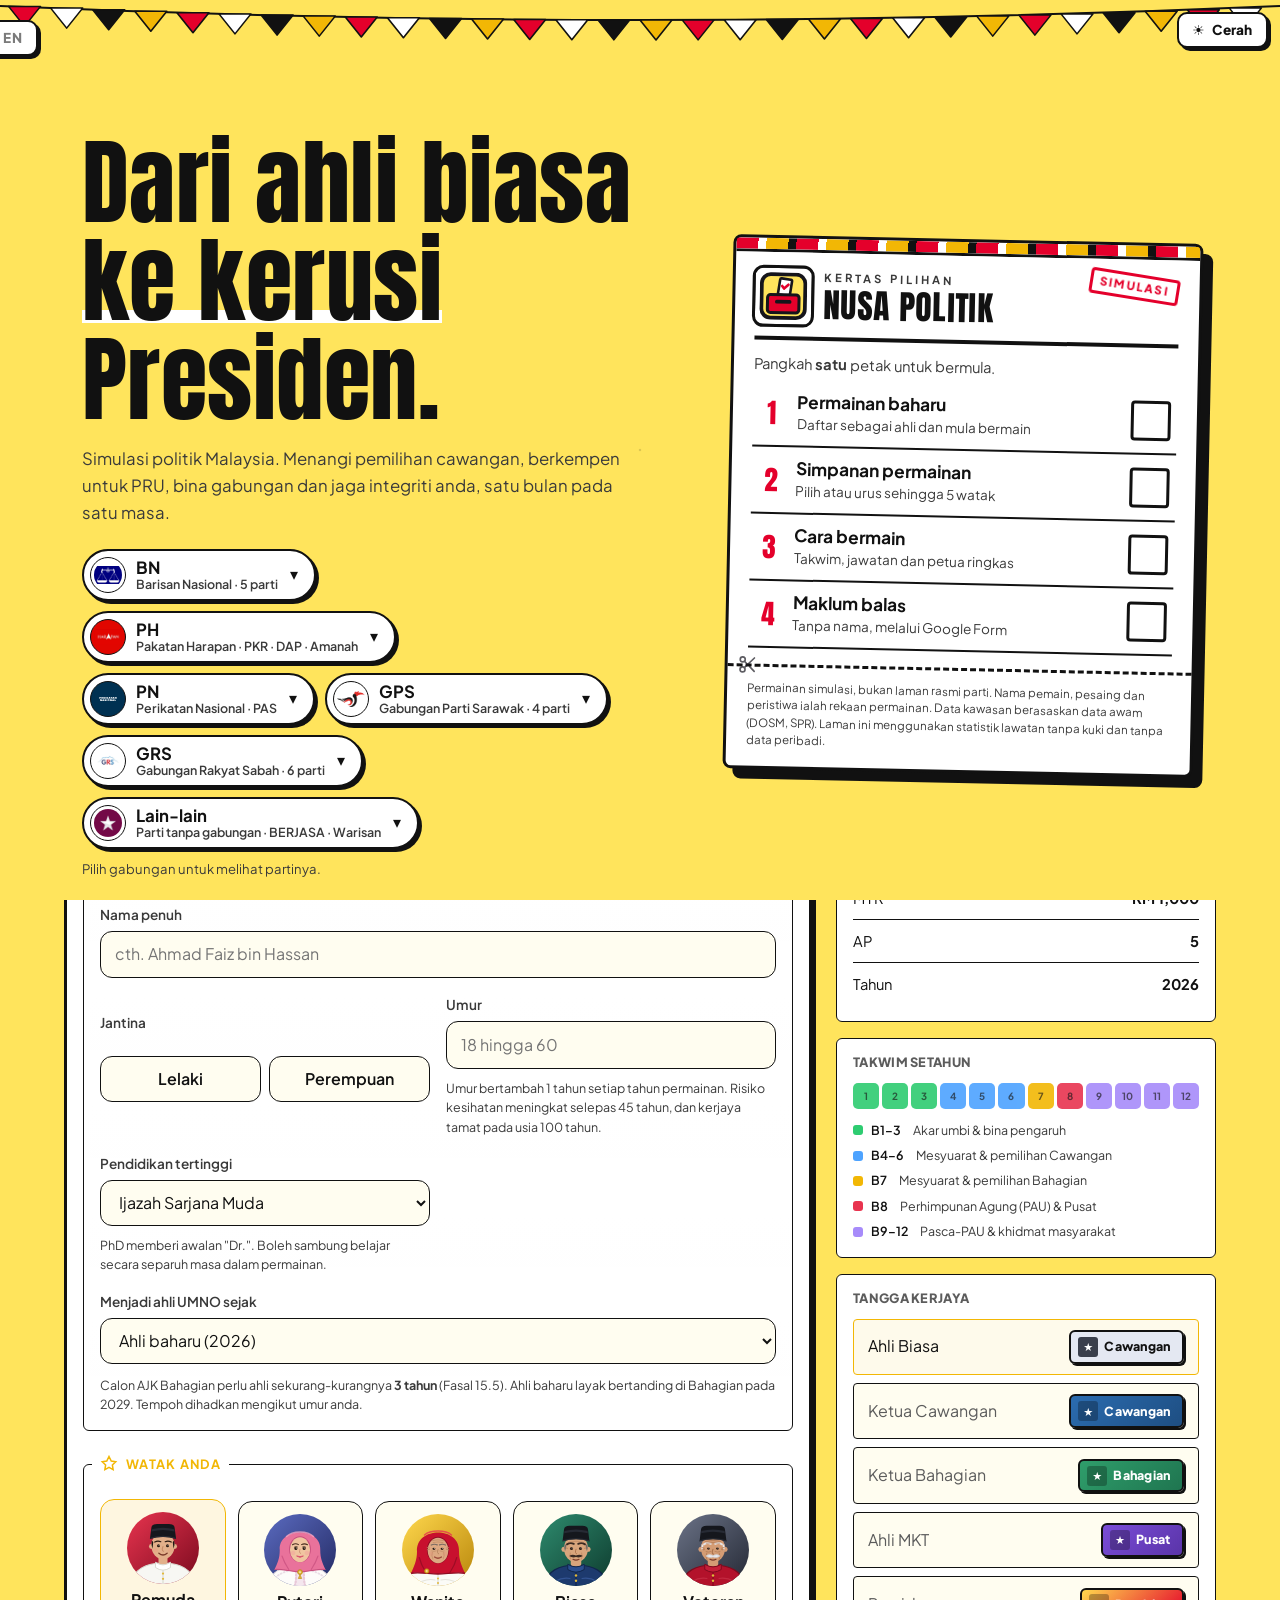
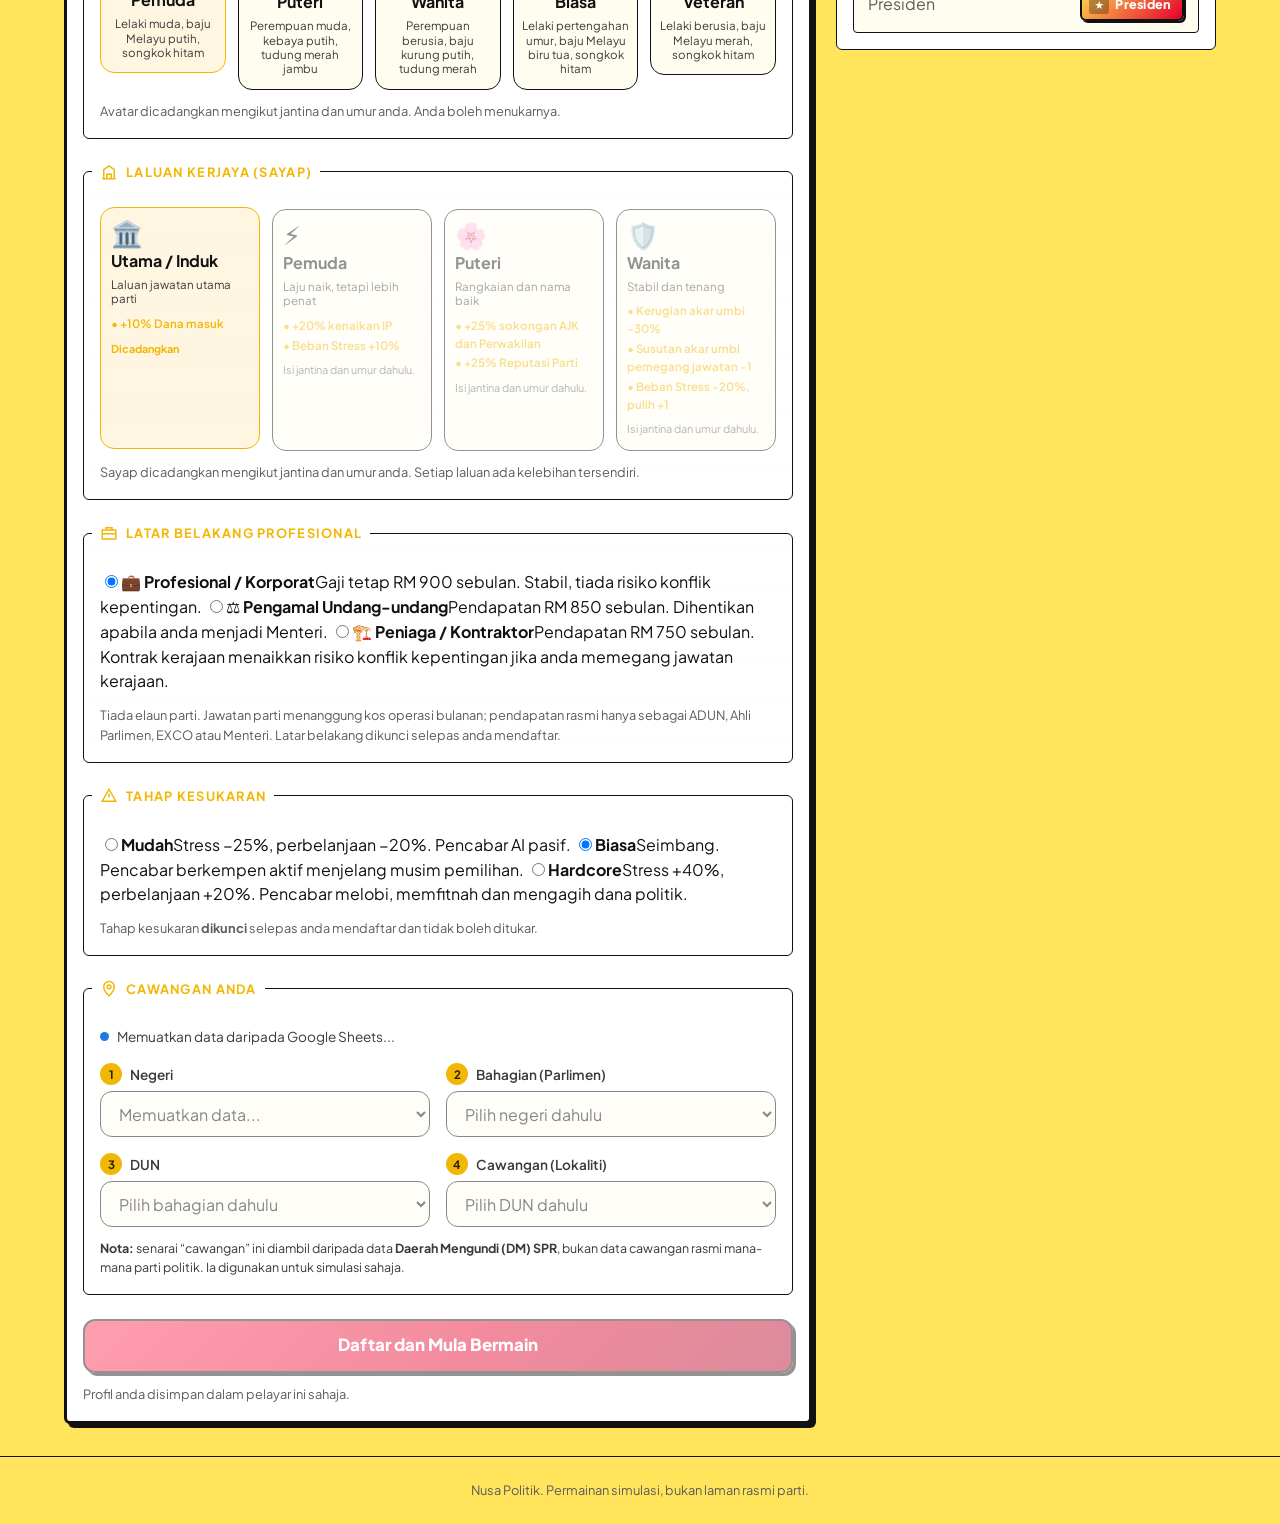
==== commit 5ef2ec4e: "v14.18: Dinasti Politik (keluarga, anak, waris, Anak Tokoh, Pokok Dinasti) Co-Authored-By: Claude Op" ====
--- a/dashboard.html
+++ b/dashboard.html
@@ -210,9 +210,9 @@
     .kv:last-child { border-bottom: 0; }
     .kv b { color: var(--white); }
     noscript .banner { margin: var(--space-4); }
-    /* Peta berada dalam lajur sempit: susun panel butiran di bawah peta, bukan di sisi */
-    #peta-host .mpm-body { grid-template-columns: minmax(0, 1fr) !important; }
-    #peta-host .mpm-panel { position: static !important; }
+    /* v14.9: tab Peta kini lebar penuh: panel butiran di sisi peta (>= 900px), di bawah peta pada skrin kecil */
+    @media (max-width: 899px) { #peta-host .mpm-body { grid-template-columns: minmax(0, 1fr) !important; } #peta-host .mpm-panel { position: static !important; } }
+    @media (min-width: 900px) { #peta-host .mpm-panel { max-height: calc(100vh - 24px); overflow: auto; } }
     .krisis-sw { display: flex; flex-wrap: wrap; gap: 6px; align-items: center; margin: 8px 0; padding: 8px 10px; border-radius: 10px; border: 2px solid #FF5468; background: rgba(255,84,104,.12); font-size: .82rem; }
     .krisis-sw__btn { min-height: 36px; padding: 4px 10px; border-radius: 8px; border: 1px solid #FF5468; background: var(--card, #fff); color: inherit; font: 700 .8rem inherit; font-family: inherit; cursor: pointer; }
     #r-tahun { white-space: normal; overflow-wrap: anywhere; line-height: 1.2; }
@@ -321,6 +321,7 @@
       <button class="tab" role="tab" id="tab-mesyuarat" data-tab="mesyuarat" aria-controls="panel-mesyuarat" aria-selected="false" tabindex="-1">📜 Mesyuarat &amp; Usul</button>
       <button class="tab" role="tab" id="tab-dewan" data-tab="dewan" aria-controls="panel-dewan" aria-selected="false" tabindex="-1" hidden>🏛️ Dewan Rakyat</button>
       <button class="tab" role="tab" id="tab-istana" data-tab="istana" aria-controls="panel-istana" aria-selected="false" tabindex="-1" hidden>🏰 Istana</button>
+      <button class="tab" role="tab" id="tab-kedutaan" data-tab="kedutaan" aria-controls="panel-kedutaan" aria-selected="false" tabindex="-1" hidden>🌏 Kedutaan</button>
       <button class="tab tab--khas" role="tab" id="tab-pilihanraya" data-tab="pilihanraya" aria-controls="panel-pilihanraya" aria-selected="false" tabindex="-1" hidden>📣 Pilihan Raya<span class="dot" title="Musim pilihan raya"></span></button>
     </div>
 
@@ -335,6 +336,7 @@
         <section class="panel" id="panel-mesyuarat" role="tabpanel" aria-labelledby="tab-mesyuarat" hidden></section>
         <section class="panel" id="panel-dewan" role="tabpanel" aria-labelledby="tab-dewan" hidden></section>
         <section class="panel" id="panel-istana" role="tabpanel" aria-labelledby="tab-istana" hidden></section>
+        <section class="panel" id="panel-kedutaan" role="tabpanel" aria-labelledby="tab-kedutaan" hidden></section>
         <section class="panel" id="panel-pilihanraya" role="tabpanel" aria-labelledby="tab-pilihanraya" hidden></section>
       </div>
 
@@ -365,6 +367,7 @@
     <button type="button" data-tab="mesyuarat"><span class="icon" aria-hidden="true">📜</span>Mesyuarat</button>
     <button type="button" data-tab="dewan" id="nav-dewan" hidden><span class="icon" aria-hidden="true">🏛️</span>Dewan</button>
     <button type="button" data-tab="istana" id="nav-istana" hidden><span class="icon" aria-hidden="true">🏰</span>Istana</button>
+    <button type="button" data-tab="kedutaan" id="nav-kedutaan" hidden><span class="icon" aria-hidden="true">🌏</span>Kedutaan</button>
     <button type="button" data-tab="pilihanraya" id="nav-pilihanraya" class="nav--khas" hidden><span class="icon" aria-hidden="true">📣</span>Pilihan Raya</button>
   </nav>
 
@@ -548,6 +551,9 @@
   <script src="js/amanah-data.js"></script>
   <script src="js/amanah.js"></script>
   <script src="js/amanah-ui.js"></script>
+  <script src="js/bersatu-data.js"></script>
+  <script src="js/bersatu.js"></script>
+  <script src="js/bersatu-ui.js"></script>
   <script src="js/sabah.js"></script>
   <script src="js/pbrs-data.js"></script>
   <script src="js/pbrs.js"></script>
@@ -593,6 +599,15 @@
   <script src="js/lompat-ui.js"></script>
   <script src="js/tyt.js"></script>
   <script src="js/tyt-ui.js"></script>
+  <script src="js/duta.js"></script>
+  <script src="js/selepas.js"></script>
+  <script src="js/selepas-ui.js"></script>
+  <script src="js/keluarga.js"></script>
+  <script src="js/keluarga-ui.js"></script>
+  <script src="js/sokong.js"></script>
+  <script src="js/sokong-ui.js"></script>
+  <script src="js/gerakan.js"></script>
+  <script src="js/gerakan-ui.js"></script>
   <script src="js/dewan.js"></script>
   <script src="js/dun.js"></script>
   <script src="js/dewan-ui.js"></script>
--- a/css/style.css
+++ b/css/style.css
@@ -1118,6 +1118,14 @@
 .lp-opt small { display: block; color: var(--text-muted); font-size: .78rem; } .lp-opt--x { opacity: .5; cursor: default; }
 .lp-amaran { background: rgba(179, 18, 43, .12); border: 2px solid var(--danger); border-radius: var(--radius); padding: 8px 10px; font-size: .85rem; margin: 6px 0; }
 .lp-k { display: flex; justify-content: space-between; gap: 8px; font-size: .85rem; padding: 4px 0; border-top: 1.5px dashed var(--border); } .lp-k b { text-align: right; }
+.lp-g { font-size: .72rem; font-weight: 800; letter-spacing: .04em; text-transform: uppercase; color: var(--text-muted); margin: 10px 0 4px; display: flex; align-items: center; gap: 6px; } .lp-g img { height: 14px; width: auto; } .lp-g__m { font-weight: 600; text-transform: none; letter-spacing: 0; }
+.lp-grid { display: grid; grid-template-columns: repeat(3, minmax(0, 1fr)); gap: 6px; }
+.lp-chip { position: relative; display: flex; align-items: center; gap: 6px; border: 2px solid var(--border); border-radius: var(--radius); padding: 6px 8px; font-weight: 700; font-size: .85rem; cursor: pointer; min-width: 0; }
+.lp-chip input { position: absolute; opacity: 0; width: 1px; height: 1px; } .lp-chip:focus-within { outline: 2px solid var(--accent, #2b6cb0); outline-offset: 1px; }
+.lp-chip img { width: 20px; height: 20px; object-fit: contain; border-radius: 4px; background: #fff; flex: none; } .lp-chip span { overflow: hidden; text-overflow: ellipsis; white-space: nowrap; }
+.lp-chip__m { margin-left: auto; font-style: normal; font-size: .8rem; } .lp-chip--on { border-color: var(--danger); background: rgba(179, 18, 43, .08); } .lp-chip--x { opacity: .5; cursor: default; }
+.lp-kunci { margin-top: 8px; font-size: .8rem; border: 1.5px dashed var(--border); border-radius: var(--radius); padding: 6px 10px; } .lp-kunci summary { cursor: pointer; font-weight: 700; }
+.lp-ring { font-size: .82rem; margin: 6px 0; }
 
 /* v13.52: Yang di-Pertua Negeri (Istana) */
 .tyt-ban { background: linear-gradient(135deg, #5B1A6E, #2B0F3A); color: #fff; border-radius: var(--radius); padding: 10px; margin-bottom: 8px; }
@@ -1126,6 +1134,31 @@
 .tyt-ev { border: 2px solid #5B1A6E; border-radius: var(--radius); padding: 8px 10px; margin: 8px 0; background: rgba(91, 26, 110, .08); }
 .tyt-ev small { display: block; color: var(--text-muted); font-size: .8rem; margin-top: 2px; }
 .tyt-sy { list-style: none; padding: 0; margin: 0 0 4px; font-size: .85rem; }
+/* v14.6: Pilihan Selepas Politik dan Kedutaan */
+.sl-pil { border: 2px solid var(--border); border-radius: var(--radius); padding: 8px 10px; margin: 8px 0; }
+.sl-pil.is-on { border-color: #F5C518; }
+.sl-pil small { display: block; color: var(--text-muted); font-size: .8rem; margin-top: 2px; }
+.sl-ban { background: linear-gradient(135deg, #0E4D64, #082A3A); }
+.sl-ban small { color: #CFE8F2; }
+.gk-jad { width: 100%; border-collapse: collapse; font-size: .84rem; margin: 6px 0; }
+.gk-jad th { text-align: left; font-size: .7rem; text-transform: uppercase; color: var(--text-muted); padding: 4px; border-bottom: 2px solid var(--border); }
+.gk-jad td { padding: 5px 4px; border-bottom: 1px dashed var(--border); }
+.gk-jad tr { cursor: pointer; } .gk-jad tr.is-on td { background: rgba(245, 197, 24, .18); font-weight: 700; } .gk-jad tr.is-kunci { opacity: .6; }
+.gk-plus { color: #1f7a4d; font-weight: 800; }
+.gk-st { font-size: .68rem; font-weight: 800; border-radius: 6px; padding: 1px 6px; }
+.gk-lemah { background: #b23b3b; color: #fff; } .gk-swing { background: #F5C518; color: #111; } .gk-kubu { background: #1f7a4d; color: #fff; }
+.gk-pilih { border-top: 2px solid var(--border); margin-top: 8px; padding-top: 8px; } .gk-pilih h3 { margin: 0 0 4px; font-size: .95rem; }
+.gk-bar { position: relative; } .gk-bar i { background: #3A6FB7 !important; } .gk-bar u { position: absolute; top: 0; bottom: 0; background: #F5C518; text-decoration: none; }
+.sk-pt { border: 2px solid var(--border); border-radius: var(--radius); padding: 6px 10px; margin: 8px 0; }
+.sk-pt.is-on { border-color: #F5C518; }
+.sk-pt h3 { display: flex; justify-content: space-between; align-items: baseline; font-size: .9rem; margin: 0 0 4px; }
+.sk-pt h3 small { font-size: .72rem; color: var(--text-muted); font-weight: 600; }
+.sk-cl { display: flex; align-items: center; gap: 8px; padding: 5px 0; border-top: 1px dashed var(--border); }
+.sk-cl:first-of-type { border-top: 0; }
+.sk-n { flex: 1; min-width: 0; font-size: .85rem; } .sk-n small { display: block; color: var(--text-muted); font-size: .74rem; }
+.sk-bar { width: 70px; flex: none; } .sk-bar i { background: #F5C518 !important; }
+.sk-tag { font-size: .66rem; font-weight: 800; border-radius: 6px; padding: 1px 6px; background: #F5C518; color: #111; }
+.sl-ev { border-color: #0E4D64; background: rgba(14, 77, 100, .08); }
 
 /* v13.53: kad BERJASA (Parti Kecil) */
 .bj-ban { display: flex; gap: 10px; align-items: center; background: #76094A; color: #fff; border: 2px solid var(--border); border-radius: 10px; padding: 8px 10px; margin-bottom: 8px; }
@@ -1149,3 +1182,15 @@
 .war-ban b { display: block; }
 .war-ban small { color: #BFE3F7; font-size: .78rem; }
 .war-bar i { background: #4FB3E8; }
+
+/* v14.9: tab Peta: kad sisi (Sokongan, Isu, Log) disembunyikan; kekal di tab lain */
+.dashboard-layout.is-peta .dashboard-layout__side { display: none; }
+
+/* v14.18: Keluarga dan Dinasti Politik */
+.kl-tree { position: relative; padding-left: 18px; }
+.kl-tree:before { content: ""; position: absolute; left: 6px; top: 8px; bottom: 8px; width: 2px; background: var(--border); }
+.kl-gen { position: relative; border: 2px solid var(--border); border-radius: var(--radius); padding: 7px 10px; margin: 6px 0; font-size: .86rem; }
+.kl-gen:before { content: ""; position: absolute; left: -17px; top: 12px; width: 10px; height: 10px; border-radius: 50%; background: #F5C518; border: 2px solid var(--border); }
+.kl-gen.is-on { border-color: #F5C518; }
+.kl-gen small { display: block; color: var(--text-muted); font-size: .78rem; margin-top: 2px; }
+.kl-legasi { margin-top: 14px; }
--- a/css/responsive.css
+++ b/css/responsive.css
@@ -0,0 +1,156 @@
+/* ==========================================================================
+   Nusa Politik — responsive.css
+   Mobile-first: style.css sudah direka untuk telefon. Fail ini
+   (a) memperkemas pengalaman telefon (sentuhan, safe-area, bottom sheet)
+   (b) menambah susun atur lebih luas dengan min-width.
+   Pautan dalam HTML (selepas style.css):
+     <link rel="stylesheet" href="css/style.css">
+     <link rel="stylesheet" href="css/responsive.css">
+   Disyorkan: <meta name="viewport" content="width=device-width, initial-scale=1, viewport-fit=cover">
+   ========================================================================== */
+
+/* ---------- A. Asas Telefon (semua skrin, ditala untuk < 640px) ---------- */
+
+/* Hormat kawasan selamat (notch / home indicator) */
+.app-header      { padding-top: env(safe-area-inset-top); height: calc(var(--header-h) + env(safe-area-inset-top)); }
+.container       { padding-left: max(var(--space-4), env(safe-area-inset-left));
+                   padding-right: max(var(--space-4), env(safe-area-inset-right)); }
+
+/* Elak limpahan mendatar */
+html, body { overflow-x: hidden; }
+.card, .stat, .stats-panel { min-width: 0; }
+h1, h2, h3, p { overflow-wrap: anywhere; }
+
+/* Peranti sentuh: buang kesan hover yang "melekat" & besarkan sasaran */
+@media (hover: none) {
+  .btn:hover, .card--interactive:hover, .choice:hover { transform: none; filter: none; }
+  .btn:active   { filter: brightness(.9); }
+  .choice:active, .card--interactive:active { border-color: var(--gold); background: var(--bg-elev-3); }
+}
+
+/* Telefon kecil (<= 479px) */
+@media (max-width: 479.98px) {
+  html { font-size: 15px; }
+
+  h1 { font-size: 1.5rem; }
+  .hero { padding: var(--space-5) var(--space-3); border-radius: var(--radius); }
+  .hero h1 { font-size: 1.75rem; }
+
+  .brand__sub { display: none; }                 /* ringkaskan jenama */
+  .header-actions .btn span.btn__text { display: none; }   /* ikon sahaja */
+
+  .stat__value { font-size: 1.3rem; }
+  .stat-grid   { gap: var(--space-2); }
+
+  .profile-card { flex-direction: column; text-align: center; }
+  .profile-card .row { justify-content: center; }
+
+  .btn-group .btn { flex: 1 1 100%; }            /* butang penuh lebar */
+  .card__footer .btn { flex: 1 1 auto; }
+
+  /* Modal menjadi "bottom sheet" di telefon */
+  .modal-overlay { align-items: flex-end; padding: 0; }
+  .modal {
+    max-width: 100%;
+    max-height: 92dvh;
+    border-radius: var(--radius-lg) var(--radius-lg) 0 0;
+    border-bottom: 0;
+    animation: sheet-up .32s cubic-bezier(.22, 1, .36, 1) both;
+    padding-bottom: env(safe-area-inset-bottom);
+  }
+  .modal::before {                               /* pemegang tarik */
+    content: "";
+    align-self: center;
+    width: 44px; height: 5px;
+    margin-top: 8px;
+    border-radius: 999px;
+    background: var(--border);
+  }
+  .modal__footer { flex-direction: column-reverse; }
+  .modal__footer .btn { width: 100%; }
+
+  /* Jadual boleh tatal mendatar dengan petunjuk */
+  .table-wrap { -webkit-overflow-scrolling: touch; }
+
+  .event-log { max-height: 220px; }
+}
+
+@keyframes sheet-up { from { transform: translateY(100%); } to { transform: none; } }
+
+/* ---------- B. Telefon Besar / Tablet Kecil (>= 480px) ---------- */
+@media (min-width: 480px) {
+  .hero__cta { flex-direction: row; justify-content: center; }
+  .stat-grid { grid-template-columns: repeat(2, 1fr); }
+  .toast-stack { left: auto; width: 360px; right: var(--space-4); }
+}
+
+/* ---------- C. Tablet (>= 640px) ---------- */
+@media (min-width: 640px) {
+  h1 { font-size: 2rem; }
+  h2 { font-size: 1.5rem; }
+
+  .container { padding: var(--space-5); }
+
+  .hero { padding: var(--space-7) var(--space-5); }
+  .hero h1 { font-size: 2.5rem; }
+
+  .page-title { flex-direction: row; align-items: flex-end; justify-content: space-between; }
+
+  .grid--2, .grid--3, .grid--4 { grid-template-columns: repeat(2, 1fr); }
+  .stat-grid { grid-template-columns: repeat(3, 1fr); }
+  .stat__value { font-size: 1.65rem; }
+
+  .modal-overlay { padding: var(--space-5); }
+}
+
+/* ---------- D. Desktop Kecil / Tablet Landskap (>= 900px) ---------- */
+@media (min-width: 900px) {
+  /* Tukar navigasi: bottom-nav -> nav atas */
+  .nav { display: flex; gap: var(--space-1); margin-left: var(--space-5); }
+  .bottom-nav { display: none; }
+  body.has-bottom-nav { padding-bottom: 0; }
+
+  .grid--3 { grid-template-columns: repeat(3, 1fr); }
+  .grid--4 { grid-template-columns: repeat(2, 1fr); }
+
+  /* Susun atur dashboard: kandungan utama + sidebar */
+  .dashboard-layout {
+    display: grid;
+    grid-template-columns: minmax(0, 1fr) 340px;
+    gap: var(--space-5);
+    align-items: start;
+  }
+  .dashboard-layout__side { position: sticky; top: calc(var(--header-h) + var(--space-4)); }
+  .dashboard-layout.is-peta { grid-template-columns: minmax(0, 1fr); }   /* v14.9: tab Peta lebar penuh */
+
+  .stat-grid--wide { grid-template-columns: repeat(4, 1fr); }
+
+  .toast-stack { top: calc(var(--header-h) + 16px); }
+}
+
+/* ---------- E. Desktop (>= 1200px) ---------- */
+@media (min-width: 1200px) {
+  .container { padding: var(--space-6) var(--space-5); }
+  .grid--4 { grid-template-columns: repeat(4, 1fr); }
+  .dashboard-layout { grid-template-columns: minmax(0, 1fr) 380px; }
+  .dashboard-layout.is-peta { grid-template-columns: minmax(0, 1fr); }
+  .hero h1 { font-size: 3rem; }
+}
+
+/* ---------- F. Landskap Telefon (tinggi rendah) ---------- */
+@media (max-height: 480px) and (orientation: landscape) {
+  .modal-overlay { align-items: center; padding: var(--space-2); }
+  .modal { max-height: 96dvh; border-radius: var(--radius); }
+  .modal::before { display: none; }
+  .bottom-nav { height: 52px; }
+  .bottom-nav a span.label { display: none; }
+  body.has-bottom-nav { padding-bottom: 52px; }
+}
+
+/* ---------- G. Cetak ---------- */
+@media print {
+  body { background: #fff; color: #000; }
+  .app-header, .bottom-nav, .modal-overlay, .toast-stack, .btn { display: none !important; }
+  .card, .stats-panel { box-shadow: none; border-color: #bbb; background: #fff; }
+  p, .card__body, .stat__label { color: #333; }
+}
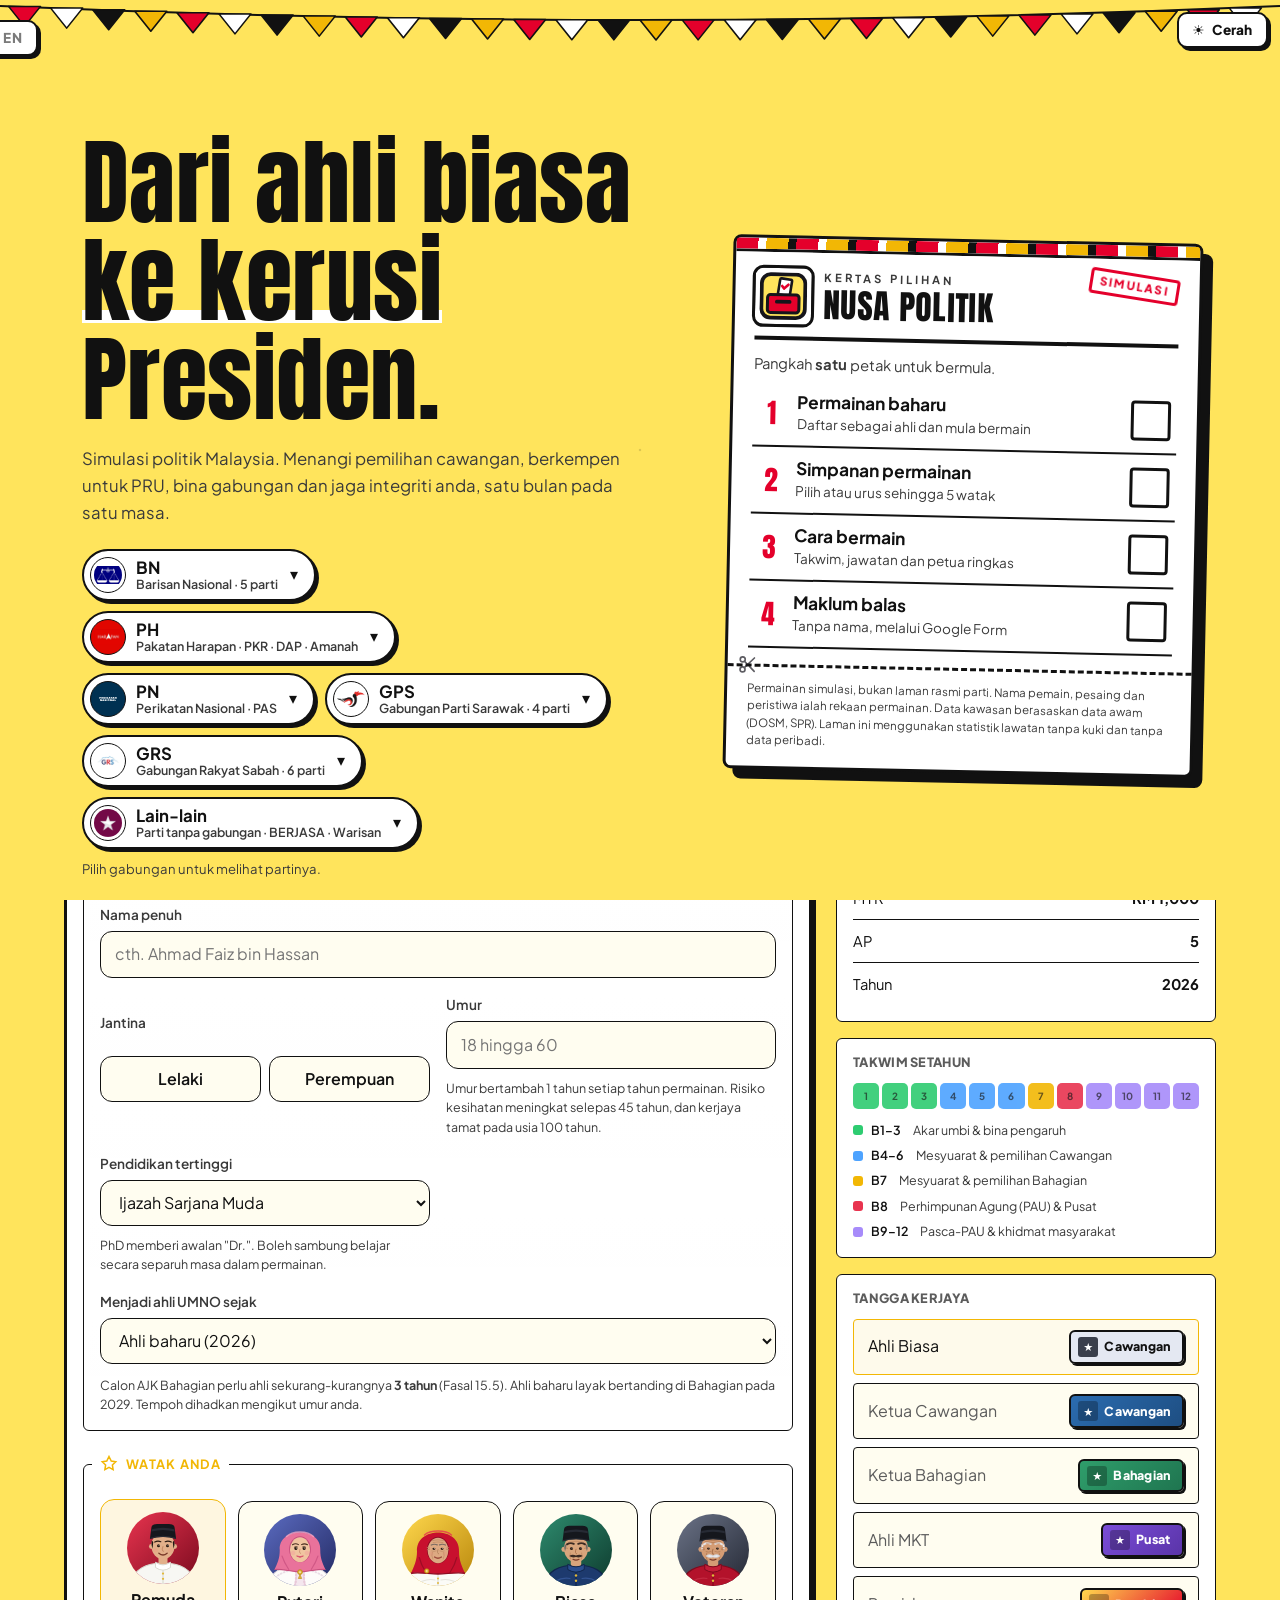
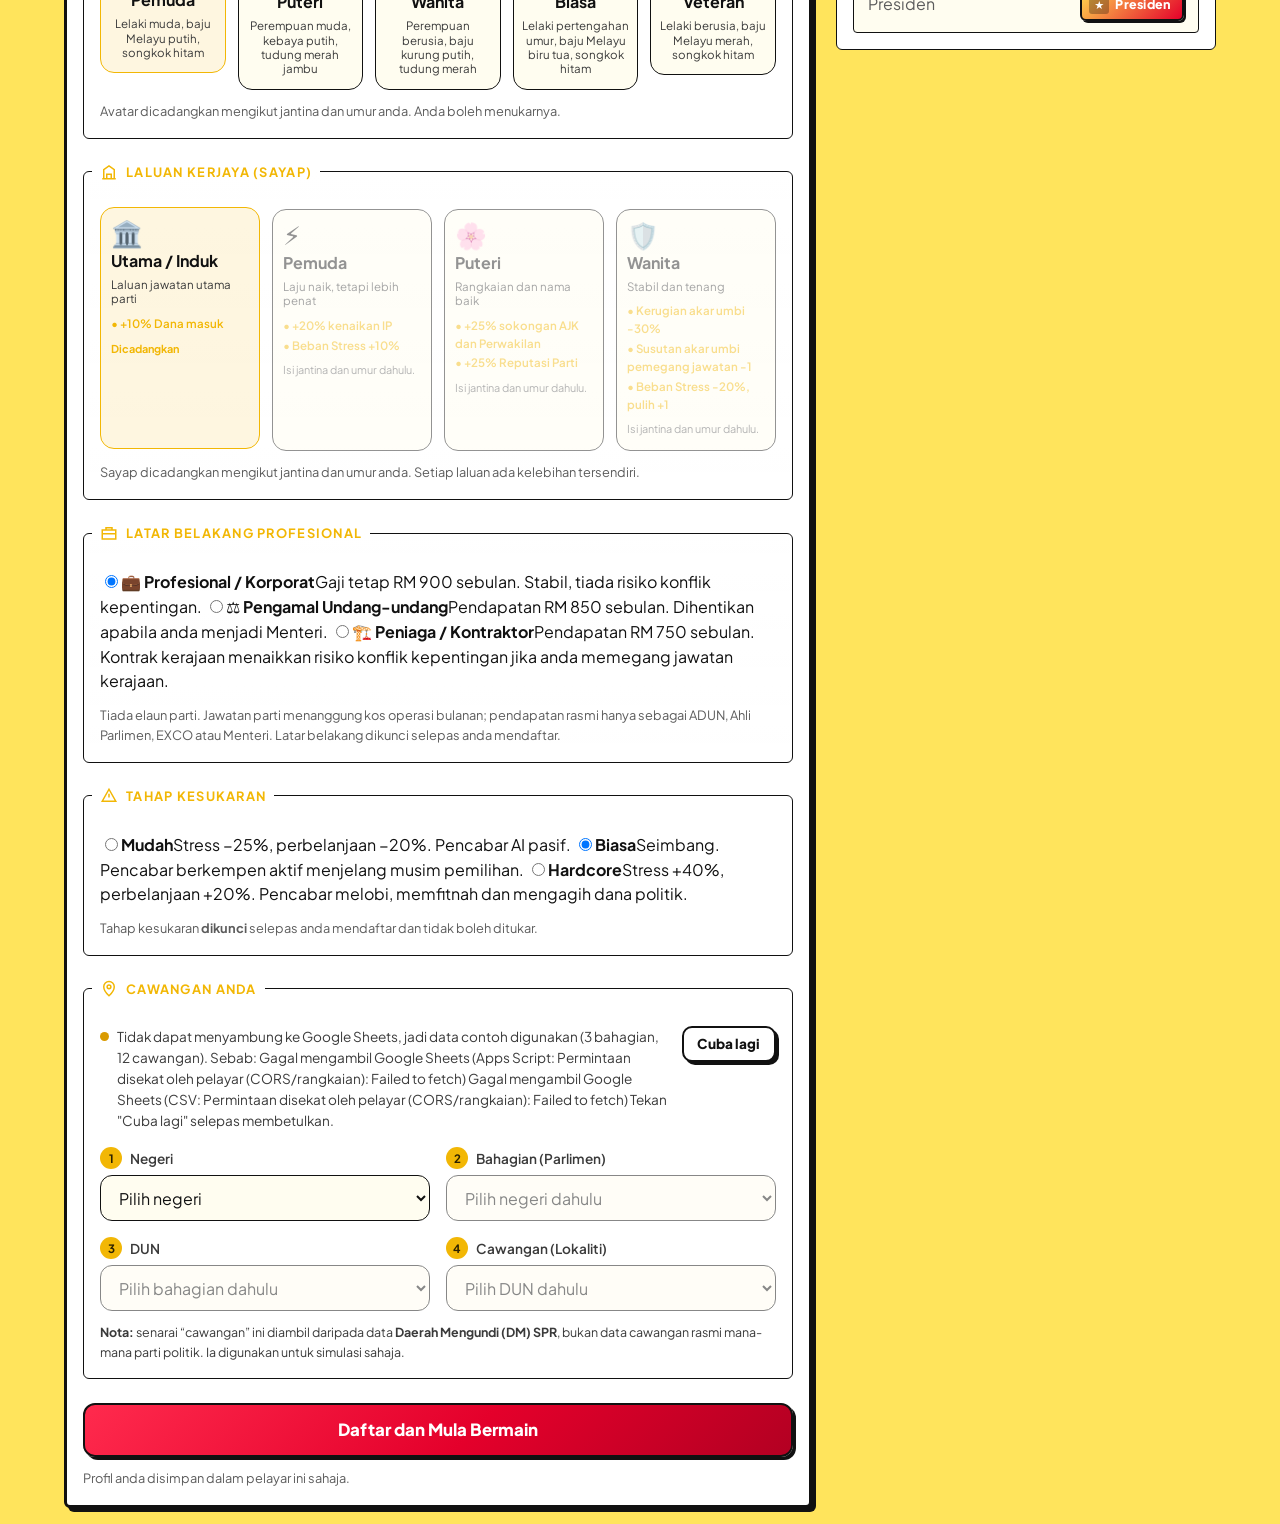
==== commit a45696ee: "v14.21: Dewan Negara Fasa 1 (Senator semua parti, lantikan PM/DUN, undi RUU, tugas, Perkara 49) Co-A" ====
--- a/dashboard.html
+++ b/dashboard.html
@@ -602,6 +602,8 @@
   <script src="js/duta.js"></script>
   <script src="js/selepas.js"></script>
   <script src="js/selepas-ui.js"></script>
+  <script src="js/senat.js"></script>
+  <script src="js/senat-ui.js"></script>
   <script src="js/keluarga.js"></script>
   <script src="js/keluarga-ui.js"></script>
   <script src="js/sokong.js"></script>
--- a/css/style.css
+++ b/css/style.css
@@ -1194,3 +1194,53 @@
 .kl-gen.is-on { border-color: #F5C518; }
 .kl-gen small { display: block; color: var(--text-muted); font-size: .78rem; margin-top: 2px; }
 .kl-legasi { margin-top: 14px; }
+
+/* v14.19: tab Tindakan (jalur ringkas, sub-tab, grid padat) */
+.tn-jalur { display: flex; flex-wrap: wrap; gap: 6px; align-items: center; border: 2px solid var(--border); border-radius: var(--radius); padding: 8px 10px; margin-bottom: 8px; background: linear-gradient(180deg, var(--bg-elev-2), var(--bg-elev-1)); font-size: .85rem; }
+.tn-ap b { font-size: 1rem; }
+.tn-cip { border: 1.5px solid var(--border); border-radius: 999px; padding: 2px 10px; font-size: .76rem; font-weight: 700; background: #fff; color: #111; }
+.tn-cip.is-w { background: #FFE1E1; cursor: pointer; } .tn-cip.is-g { background: #FFF3C4; }
+.tn-seg { display: flex; gap: 6px; overflow-x: auto; padding: 2px 0 10px; scrollbar-width: thin; }
+.tn-seg__b { white-space: nowrap; border: 2px solid var(--border); border-radius: 10px; padding: 7px 12px; font: inherit; font-size: .85rem; font-weight: 700; background: #fff; color: #111; cursor: pointer; }
+.tn-seg__b.is-on { background: #E8344F; color: #fff; }
+.tn-seg__b i { font-style: normal; background: #111; color: #fff; border-radius: 999px; padding: 0 6px; font-size: .7rem; margin-left: 5px; }
+.tn-grid { grid-template-columns: 1fr 1fr; gap: 8px; }
+.tn-grid .choice { padding: 8px 10px; gap: 2px; position: relative; }
+.tn-grid .choice:hover { transform: none; }
+.tn-grid .choice__desc { font-size: .76rem; line-height: 1.3; }
+.tn-grid .choice__fx .badge { font-size: .68rem; padding: 1px 6px; }
+.tn-grid .choice.is-syor { border-color: #F5C518; box-shadow: 0 0 0 2px rgba(245, 197, 24, .35); }
+.tn-syor { position: absolute; top: 6px; right: 8px; font-size: .64rem; font-weight: 800; color: #B88A00; }
+.tn-grid .choice.is-syor .choice__title { padding-right: 70px; }
+.tn-mini { background: linear-gradient(180deg, var(--bg-elev-2), var(--bg-elev-1)); display: flex; justify-content: space-between; align-items: center; gap: 8px; border: 2px solid var(--border); border-radius: var(--radius); padding: 8px 10px; margin: 8px 0; font-size: .85rem; }
+.tn-mini small { display: block; color: var(--text-muted); font-size: .76rem; }
+@media (max-width: 640px) { .tn-grid { grid-template-columns: 1fr; } }
+
+/* v14.20: tab Profil (jubin ringkasan, maklumat dilipat) */
+.pf-jubin-grid { display: grid; grid-template-columns: repeat(3, 1fr); gap: 8px; }
+.pf-jubin { display: flex; flex-direction: column; align-items: flex-start; text-align: left; gap: 1px; border: 2px solid var(--border); border-radius: var(--radius); padding: 9px 11px; background: #FFF9E3; color: #111; font: inherit; font-size: .8rem; cursor: pointer; min-width: 0; }
+.pf-jubin:hover { border-color: var(--gold); }
+.pf-jubin.is-w { background: #FFE9E9; }
+.pf-jubin__k { font-size: .66rem; font-weight: 800; text-transform: uppercase; letter-spacing: .03em; color: #7A5C00; }
+.pf-jubin b { font-size: .95rem; overflow-wrap: anywhere; }
+.pf-jubin small { color: #555; font-size: .72rem; line-height: 1.3; }
+.pf-jubin__bar { display: block; width: 100%; height: 7px; border-radius: 5px; background: #6B7387; overflow: hidden; margin-top: 4px; }
+.pf-jubin__bar i { display: block; height: 100%; background: #F5C518; }
+.pf-jubin.is-w .pf-jubin__bar i { background: #E8344F; }
+.pf-gaya { display: block; width: 100%; text-align: left; margin-top: 8px; border: 2px solid var(--border); border-radius: var(--radius); padding: 9px 11px; background: linear-gradient(180deg, var(--bg-elev-2), var(--bg-elev-1)); color: var(--text); font: inherit; cursor: pointer; }
+.pf-gaya small { display: block; color: var(--text-muted); font-size: .76rem; margin-top: 2px; }
+details.pf-info { padding: 10px 14px; margin-bottom: var(--space-3, 12px); }
+details.pf-info > summary { font-weight: 700; cursor: pointer; }
+.pf-jawatan details.pf-info { padding: 6px 0 0; margin: 6px 0 0; border: 0; background: none; }
+@media (max-width: 640px) { .pf-jubin-grid { grid-template-columns: 1fr 1fr; } }
+
+/* v14.21: Senator Dewan Negara */
+.sn-ban { background: linear-gradient(135deg, #3B1F5C, #7A2E5C) !important; }
+.sn-kerusi { height: 14px; border: 2px solid var(--border); border-radius: 6px; overflow: hidden; background: #9AA1AE; margin: 2px 0 8px; }
+.sn-kerusi i { display: block; height: 100%; background: #1D4E9E; }
+.sn-ruu { border: 2px solid var(--border); border-radius: var(--radius); padding: 8px 10px; margin: 8px 0; font-size: .85rem; }
+.sn-ruu small { display: block; color: var(--text-muted); font-size: .76rem; margin: 2px 0 6px; }
+.sn-opt { display: flex; flex-wrap: wrap; gap: 6px; }
+.sn-o { flex: 1; min-width: 150px; text-align: left; border: 2px solid var(--border); border-radius: 8px; padding: 6px 8px; font: inherit; font-size: .74rem; background: #FFF9E3; color: #111; cursor: pointer; }
+.sn-o b { display: block; font-size: .8rem; }
+.sn-o.is-r { background: #FFE1E1; }
